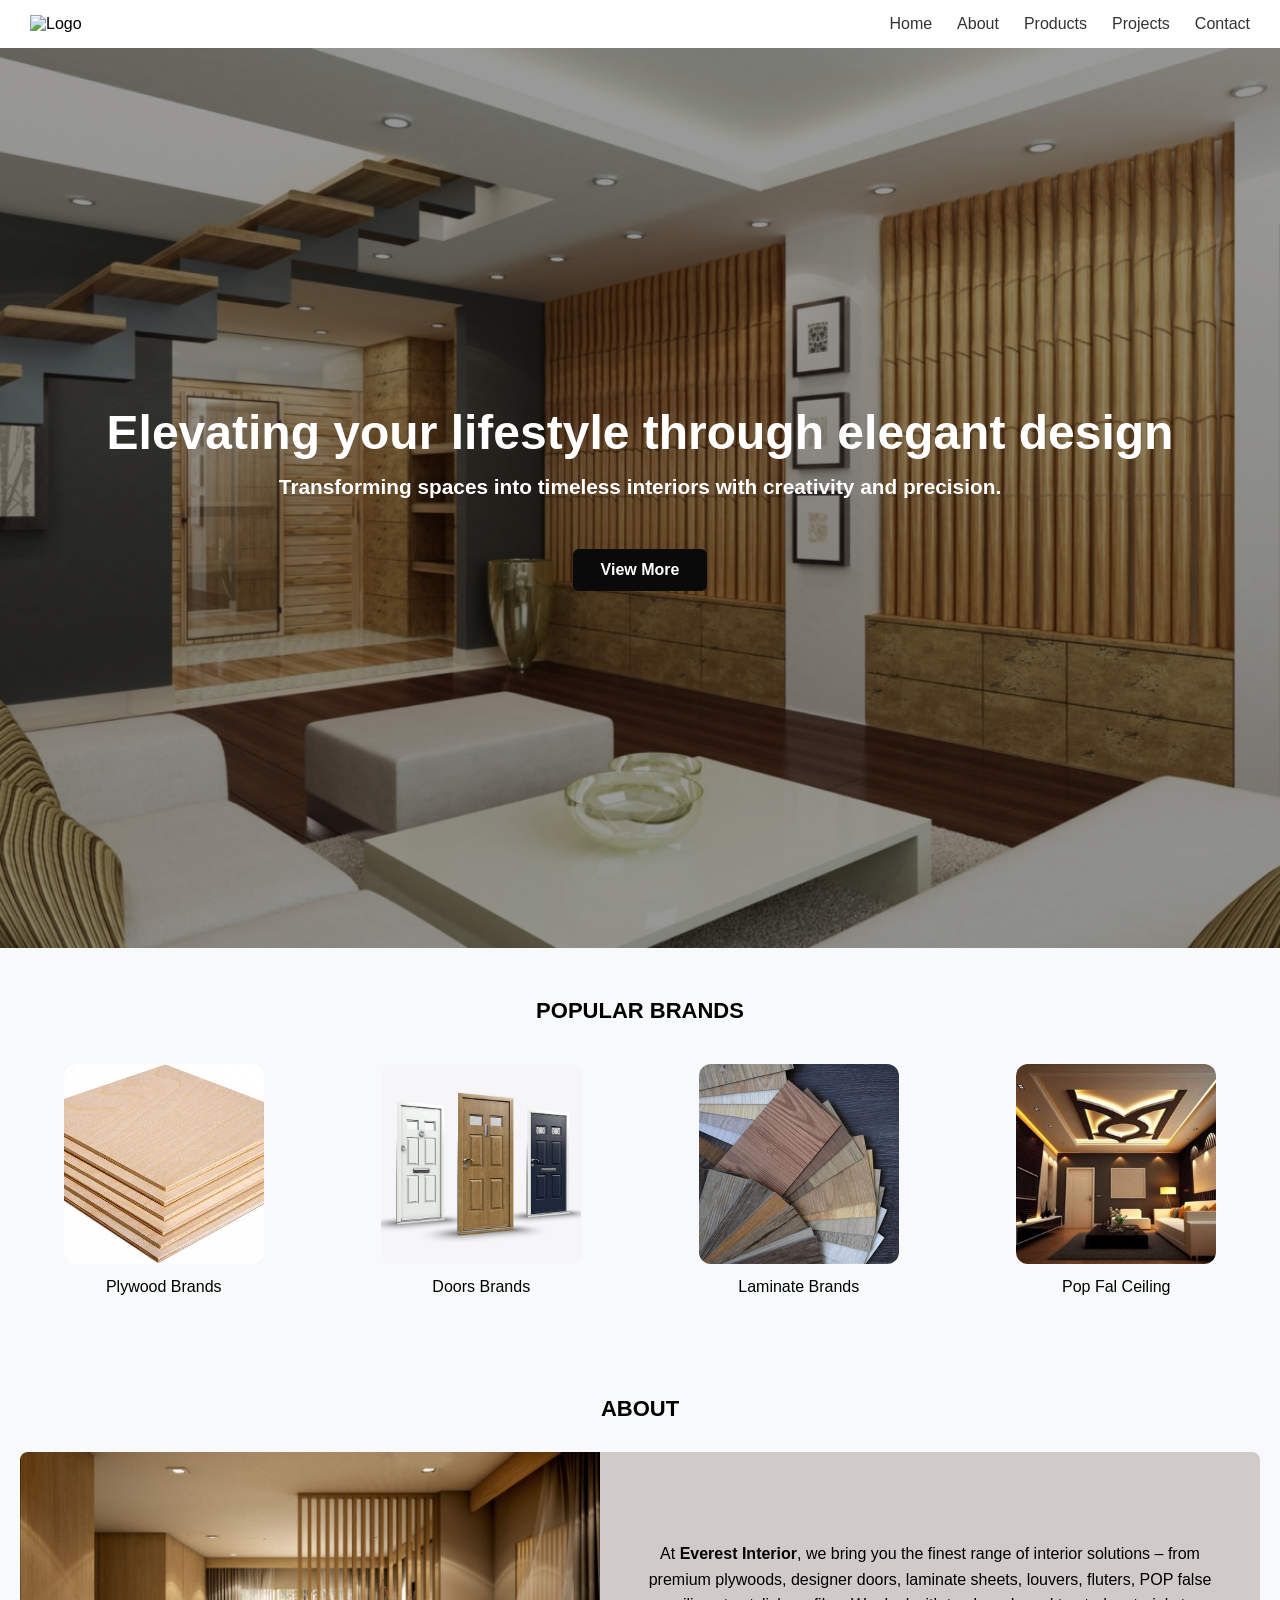
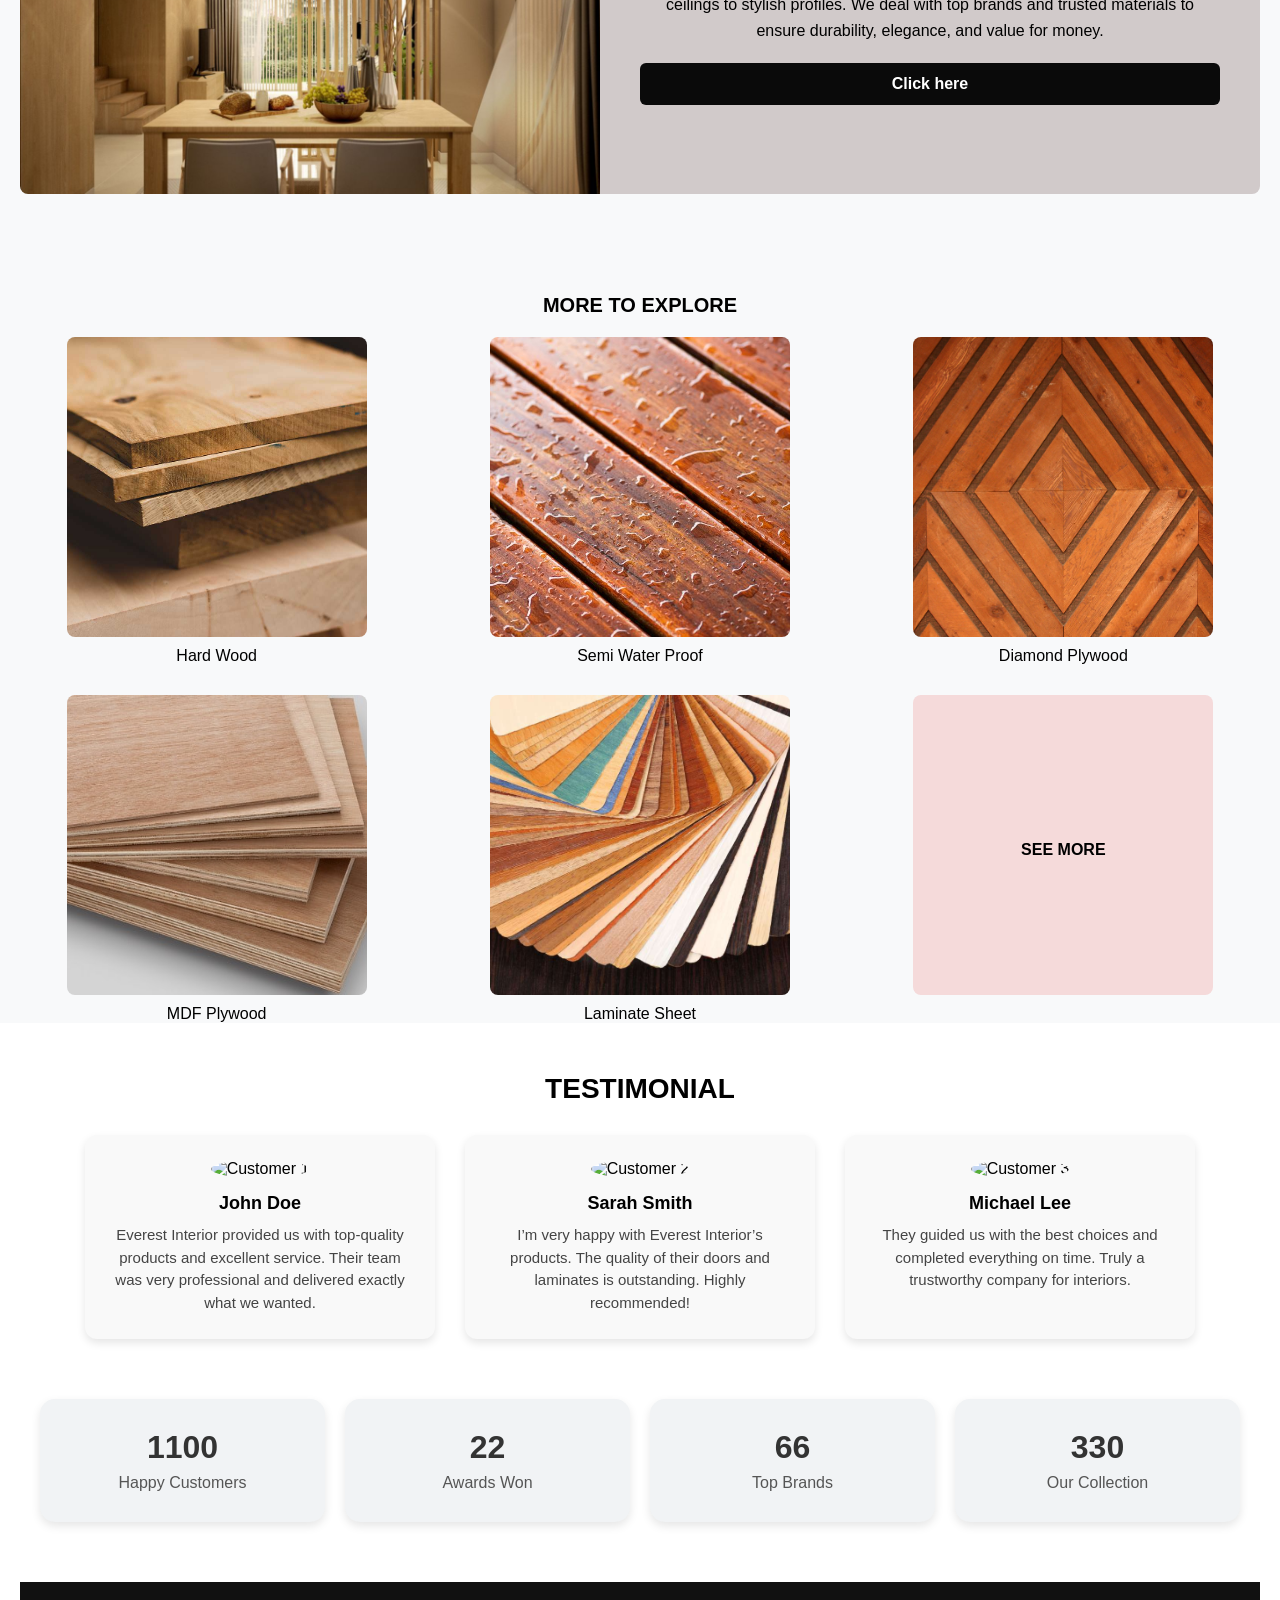
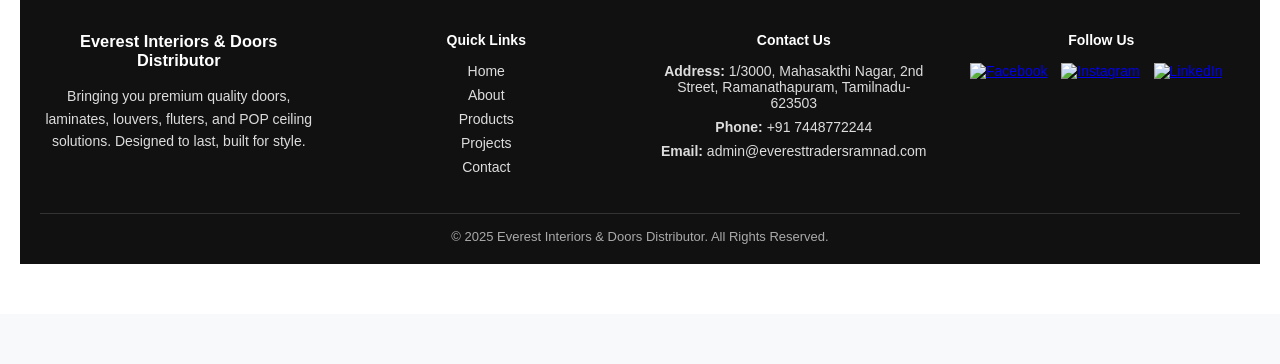
==== index.html @ 391e6d90 "no change" ====
<!DOCTYPE html>
<html lang="en">
<head>
  <meta charset="UTF-8">
  <meta name="viewport" content="width=device-width, initial-scale=1.0">
  <title>Website Header</title>
  <link rel="stylesheet" href="style.css">
</head>
<body>

  <!-- Header Section -->
  <header>
    <nav class="navbar">
      <div class="logo">
        <img src="logo.png" alt="Logo">
      </div>

      <ul class="menu">
        <li><a href="index.html">Home</a></li>
        <li><a href="about.html">About</a></li>
        <li><a href="#">Products</a></li>
        <li><a href="#">Projects</a></li>
        <li><a href="#">Contact</a></li>
      </ul>
    </nav>
  </header>
  <section class="banner">
    <div class="banner-text">
      <h1> Elevating your lifestyle through elegant design </h1>
      <p>Transforming spaces into timeless interiors with creativity and precision.</p>
    <div class="button-container">
    <a href="#" class="btn">View More</a>
  </div>
    </div>
  </section>
  <section class="brands-section">
    <h2>POPULAR BRANDS</h2>

    <div class="brands-grid">
      <!-- Card 1 -->
      <div class="brand-card">
        <a href="plywood.html">
          <img src="images/plywood.brand.jpg" alt="Plywood Brands">
        </a>
        <p>Plywood Brands</p>
      </div>

      <!-- Card 2 -->
      <div class="brand-card">
        <a href="doors.html">
          <img src="images/door.brand.jpg" alt="Doors Brands">
        </a>
        <p>Doors Brands</p>
      </div>

      <!-- Card 3 -->
      <div class="brand-card">
        <a href="laminate.html">
          <img src="images/laminates.brand.jpg" alt="Laminate Brands">
        </a>
        <p>Laminate Brands</p>
      </div>

      <!-- Card 4 -->
      <div class="brand-card">
        <a href="ceiling.html">
          <img src="images/pop.ceiling.brsnd.jpg" alt="Pop Fal Ceiling">
        </a>
        <p>Pop Fal Ceiling</p>
      </div>
    </div>
  </section>
  <section class="about-section">
  <h2>ABOUT</h2>
  <div class="about-container">

    <!-- Left Image -->
    <div class="about-image">
      <img src="images/home.about.jpg" alt="About Everest Interior">
    </div>

    <!-- Right Text -->
    <div class="about-content">
      <p>
        At <strong>Everest Interior</strong>, we bring you the finest range of interior solutions – 
        from premium plywoods, designer doors, laminate sheets, louvers, fluters, POP false ceilings 
        to stylish profiles. We deal with top brands and trusted materials to ensure durability, 
        elegance, and value for money.
      </p>
      <a href="#" class="about-btn">Click here</a>
    </div>

  </div>
</section>
<section class="explore-section">
  <h2>MORE TO EXPLORE</h2>
  <div class="explore-grid">

    <div class="explore-item">
      <img src="images/Hardwood.expore.jpg" alt="Hard Wood">
      <p>Hard Wood</p>
    </div>

    <div class="explore-item">
      <img src="images/water.proof.explore.jpg" alt="Semi Water Proof">
      <p>Semi Water Proof</p>
    </div>

    <div class="explore-item">
      <img src="images/diamond.explore.jpg" alt="Diamond Plywood">
      <p>Diamond Plywood</p>
    </div>

    <div class="explore-item">
      <img src="images/mdf.explore.jpg" alt="MDF Plywood">
      <p>MDF Plywood</p>
    </div>

    <div class="explore-item">
      <img src="images/laminate.sheet.explore.jpg" alt="Laminate Sheet">
      <p>Laminate Sheet</p>
    </div>

    <!-- Last Block with Link -->
    <a href="products.html" class="explore-item see-more">
      <p>SEE MORE</p>
    </a>

  </div>
<section class="testimonial-section">
  <h2>TESTIMONIAL</h2>
  <div class="testimonial-container">
    
    <!-- Testimonial 1 -->
    <div class="testimonial">
      <img src="user1.jpg" alt="Customer 1">
      <h3>John Doe</h3>
      <p>
        Everest Interior provided us with top-quality products and excellent service. 
        Their team was very professional and delivered exactly what we wanted.
      </p>
    </div>

    <!-- Testimonial 2 -->
    <div class="testimonial">
      <img src="user2.jpg" alt="Customer 2">
      <h3>Sarah Smith</h3>
      <p>
        I’m very happy with Everest Interior’s products. 
        The quality of their doors and laminates is outstanding. Highly recommended!
      </p>
    </div>

    <!-- Testimonial 3 -->
    <div class="testimonial">
      <img src="user3.jpg" alt="Customer 3">
      <h3>Michael Lee</h3>
      <p>
        They guided us with the best choices and completed everything on time. 
        Truly a trustworthy company for interiors.
      </p>
    </div>

  </div>
<section class="showcase">
    <div class="box">
      <i class="fas fa-users"></i>
      <div class="count" data-target="5000">0</div>
      <div class="label">Happy Customers</div>
    </div>
    <div class="box">
      <i class="fas fa-trophy"></i>
      <div class="count" data-target="100">0</div>
      <div class="label">Awards Won</div>
    </div>
    <div class="box">
      <i class="fas fa-gem"></i>
      <div class="count" data-target="250">0</div>
      <div class="label">Top Brands</div>
    </div>
    <div class="box">
      <i class="fas fa-boxes-stacked"></i>
      <div class="count" data-target="1500">0</div>
      <div class="label">Our Collection</div>
    </div>
  </section>

  <script src="script.js"></script>

<!-- ===== Footer Section ===== -->
<footer class="site-footer">
  <div class="footer-container">

    <!-- Company Info -->
    <div class="footer-about">
      <h3>Everest Interiors & Doors Distributor</h3>
      <p>
        Bringing you premium quality doors, laminates, louvers, fluters, 
        and POP ceiling solutions. Designed to last, built for style.
      </p>
    </div>

    <!-- Quick Links -->
    <div class="footer-links">
      <h4>Quick Links</h4>
      <ul>
        <li><a href="index.html">Home</a></li>
        <li><a href="about.html">About</a></li>
        <li><a href="services.html">Products</a></li>
        <li><a href="services.html">Projects</a></li>
        <li><a href="contact.html">Contact</a></li>
      </ul>
    </div>

    <!-- Contact Info -->
    <div class="footer-contact">
      <h4>Contact Us</h4>
      <p><strong>Address:</strong> 1/3000, Mahasakthi Nagar, 2nd Street, Ramanathapuram, Tamilnadu-623503</p>
      <p><strong>Phone:</strong> +91 7448772244</p>
      <p><strong>Email:</strong> admin@everesttradersramnad.com</p>
    </div>

    <!-- Social Media -->
    <div class="footer-social">
      <h4>Follow Us</h4>
      <a href="#"><img src="icons/facebook.png" alt="Facebook"></a>
      <a href="#"><img src="icons/instagram.png" alt="Instagram"></a>
      <a href="#"><img src="icons/linkedin.png" alt="LinkedIn"></a>
    </div>
  </div>

  <div class="footer-bottom">
    <p>© 2025 Everest Interiors & Doors Distributor. All Rights Reserved.</p>
  </div>
</footer>


</body>
</html>
---- style.css ----
/* Reset default browser styles */
* {
  margin: 0;
  padding: 0;
  box-sizing: border-box;
}

/* Header Styling */
header {
  background-color: #ffffff;
  box-shadow: 0 2px 5px rgba(0,0,0,0.1);
  padding: 15px 30px;
}

/* Navigation Bar */
.navbar {
  display: flex;
  justify-content: space-between;  /* logo left, menu right */
  align-items: center;
}

/* Logo Styling */
.logo img {
  height: 45px;   /* adjust logo size */
  width: auto;
}

/* Menu Styling */
.menu {
  list-style: none;
  display: flex;
  gap: 25px;
}

.menu li a {
  text-decoration: none;
  font-size: 16px;
  color: #333;
  font-weight: 500;
  transition: color 0.3s ease;
}

.menu li a:hover {
  color: #007bff;
}
/* Reset */
* {
  margin: 0;
  padding: 0;
  box-sizing: border-box;
}

/* Banner Section */
.banner {
  height: 100vh;  /* full screen height */
  background: url("images/banner.jpg") no-repeat center center/cover;
  display: flex;
  justify-content: center;
  align-items: center;
  text-align: center;
  color: white;
  position: relative;
}

/* Overlay (optional for dark effect) */
.banner::before {
  content: "";
  position: absolute;
  top: 0; left: 0;
  width: 100%; height: 100%;
  background: rgba(0,0,0,0.4); /* dark layer */
  z-index: 1;
}

/* Text in Banner */
.banner-text {
  position: relative;
  z-index: 2;
}

.banner-text h1 {
  font-size: 3rem;
  font-weight: bold;
  margin-bottom: 15px;
}

.banner-text p {
  font-size: 1.3rem;
  font-weight: bold;
}
/* Button Style */
.btn {
  display: inline-block;
  padding: 12px 28px;
  background: #0a0a0a;
  color: white;
  text-decoration: none;
  font-size: 16px;
  font-weight: bold;
  border-radius: 6px;
  transition: background 0.3s ease;
}

.btn:hover {
  background: #0056b3;
}

/* Centering Example */
.button-container {
  text-align: center;
  margin-top: 50px;
}
/* Section Styling */
.brands-section {
  text-align: center;
  padding: 50px 20px;
}

.brands-section h2 {
  font-size: 22px;
  font-weight: bold;
  margin-bottom: 40px;
}

/* Grid Styling */
.brands-grid {
  display: grid;
  grid-template-columns: repeat(auto-fit, minmax(180px, 1fr));
  gap: 30px;
  justify-items: center;
}

/* Card Styling */
.brand-card {
  text-align: center;
}

.brand-card img {
  width: 200px;
  height: 200px;
  object-fit: cover;
  border-radius: 12px;
  transition: transform 0.3s ease;
}

.brand-card img:hover {
  transform: scale(1.05);
}

.brand-card p {
  margin-top: 10px;
  font-size: 16px;
  font-weight: 500;
}
.about-section {
  padding: 50px 20px;
  text-align: center;
}

.about-section h2 {
  font-size: 22px;
  font-weight: bold;
  margin-bottom: 30px;
}

/* Container */
.about-container {
  display: flex;
  align-items: stretch;   /* 🔑 makes both sides equal height */
  justify-content: center;
  gap: 0;
}

/* Left Image */
.about-image {
  flex: 1;
}

.about-image img {
  width: 100%;
  height: 100%;   /* 🔑 fills parent height */
  object-fit: cover;  /* ensures image scales properly */
  border-radius: 8px 0 0 8px; /* rounded only left side */
}

/* Right Content */
.about-content {
  flex: 1;
  background: #d1caca;
  padding: 40px;
  display: flex;
  flex-direction: column;
  justify-content: center;  /* center text vertically */
  border-radius: 0 8px 8px 0; /* rounded only right side */
}

.about-content p {
  font-size: 16px;
  line-height: 1.6;
  margin-bottom: 20px;
}

/* Button */
.about-btn {
  display: inline-block;
  padding: 12px 28px;
  background: #0a0a0a;
  color: white;
  text-decoration: none;
  font-size: 16px;
  font-weight: bold;
  border-radius: 6px;
  transition: background 0.3s ease;


}

.about-btn:hover {
  background: #3a3737;
}
/* Section Styling */
.explore-section {
  text-align: center;
  margin: 50px 0;
}

.explore-section h2 {
  font-size: 20px;
  font-weight: bold;
  margin-bottom: 20px;
}

/* Grid Layout */
.explore-grid {
  display: grid;
  grid-template-columns: repeat(3, 1fr);
  gap: 30px;
  justify-items: center;
  padding: 0 20px;
}

/* Each Item */
.explore-item {
  text-align: center;
}

.explore-item img {
  width: 300px;
  height: 300px;
  object-fit: cover;
  border-radius: 8px;
  display: block;
  margin: 0 auto;
}

/* Captions */
.explore-item p {
  margin-top: 10px;
  font-size: 16px;
}

/* See More Block */
.see-more {
  width: 300px;
  height: 300px;
  background: #f5dada;
  display: flex;
  align-items: center;
  justify-content: center;
  text-decoration: none;
  border-radius: 8px;
  transition: background 0.3s;
}

.see-more p {
  font-weight: bold;
  color: #000;
}

.see-more:hover {
  background: #e3bcbc;
}
.testimonial-section {
  text-align: center;
  padding: 50px 20px;
  background: #fff;
}

.testimonial-section h2 {
  font-size: 28px;
  margin-bottom: 30px;
}

.testimonial-container {
  display: flex;
  justify-content: center;
  gap: 30px;         /* space between each testimonial */
  flex-wrap: wrap;   /* makes it mobile-friendly */
}

.testimonial {
  flex: 1 1 30%;     /* each testimonial takes ~30% width */
  max-width: 350px;
  background: #f9f9f9;
  padding: 25px;
  border-radius: 12px;
  box-shadow: 0 4px 8px rgba(0,0,0,0.1);
  text-align: center;
}

.testimonial img {
  width: 90px;
  height: 90px;
  border-radius: 50%; /* makes the image circular */
  object-fit: cover;
  margin-bottom: 15px;
}

.testimonial h3 {
  font-size: 18px;
  margin-bottom: 10px;
  font-weight: bold;
}

.testimonial p {
  font-size: 15px;
  color: #444;
  line-height: 1.5;
}

body {
  font-family: Arial, sans-serif;
  margin: 0;
  padding: 0;
  background: #f8f9fa;
}

.showcase {
  display: grid;
  grid-template-columns: repeat(auto-fit, minmax(200px, 1fr));
  gap: 20px;
  padding: 60px 20px;
  background: #fff;
  text-align: center;
}

.box {
  background: #f1f3f5;
  padding: 30px 20px;
  border-radius: 15px;
  box-shadow: 0 4px 10px rgba(0,0,0,0.1);
  transition: 0.3s;
}

.box:hover {
  transform: translateY(-5px);
}

.box i {
  font-size: 40px;
  color: #007bff;
  margin-bottom: 15px;
}

.count {
  font-size: 32px;
  font-weight: bold;
  color: #333;
}

.label {
  margin-top: 8px;
  font-size: 16px;
  font-weight: 500;
  color: #555;
}
/* ===== Footer ===== */
.site-footer {
  background: #111;
  color: #ddd;
  padding: 50px 20px 20px;
  font-size: 14px;
}
.footer-container {
  display: grid;
  grid-template-columns: repeat(4, 1fr);
  gap: 30px;
  max-width: 1200px;
  margin: auto;
}
.footer-container h3, 
.footer-container h4 {
  color: #fff;
  margin-bottom: 15px;
}
.footer-about p {
  line-height: 1.6;
}
.footer-links ul {
  list-style: none;
  padding: 0;
}
.footer-links ul li {
  margin-bottom: 8px;
}
.footer-links ul li a {
  color: #ddd;
  text-decoration: none;
  transition: color 0.3s;
}
.footer-links ul li a:hover {
  color: #00aaff;
}
.footer-contact p {
  margin-bottom: 8px;
}
.footer-social a img {
  width: 28px;
  margin-right: 10px;
  transition: transform 0.3s;
}
.footer-social a img:hover {
  transform: scale(1.1);
}
.footer-bottom {
  border-top: 1px solid #333;
  text-align: center;
  padding-top: 15px;
  margin-top: 30px;
  font-size: 13px;
  color: #aaa;
}

/* Responsive */
@media (max-width: 768px) {
  .footer-container {
    grid-template-columns: 1fr 1fr;
  }
}
@media (max-width: 480px) {
  .footer-container {
    grid-template-columns: 1fr;
    text-align: center;
  }
  .footer-social {
    margin-top: 10px;
  }
}

/* ===== About Page Styles ===== */
/* ===== About Banner ===== */
.about-banner {
  background: url("images/about.banner.jpg") center/cover no-repeat;
  color: #000000;
  text-align: center;
  padding: 100px 20px;
}
.about-banner h1 {
  font-size: 40px;
  margin-bottom: 10px;
}
.about-banner p {
  font-size: 18px;
}

/* ===== Zigzag Layout ===== */
.zigzag {
  padding: 60px 20px;
}
.zigzag-container {
  display: flex;
  flex-wrap: wrap;
  gap: 30px;
  align-items: center;
  max-width: 1100px;
  margin: auto;
}
.zigzag-container.reverse {
  flex-direction: row-reverse;
}
.zigzag-image {
  flex: 1 1 45%;
}
.zigzag-image img {
  width: 100%;
  border-radius: 12px;
  box-shadow: 0 4px 12px rgba(0,0,0,0.1);
}
.zigzag-text {
  flex: 1 1 45%;
}
.zigzag-text h2 {
  color: #007bff;
  margin-bottom: 15px;
  font-size: 26px;
}
.zigzag-text p {
  color: #444;
  line-height: 1.6;
}


/* Services Section */
.services {
  padding: 60px 20px;
  background: #fff;
  text-align: center;
}

.services h2 {
  font-size: 28px;
  margin-bottom: 40px;
  color: #222;
}

.service-grid {
  display: grid;
  grid-template-columns: repeat(auto-fit, minmax(220px, 1fr));
  gap: 20px;
}

.service-box {
  background: #f1f3f5;
  padding: 20px;
  border-radius: 12px;
  box-shadow: 0 4px 10px rgba(0,0,0,0.08);
  transition: transform 0.3s;
}

.service-box:hover {
  transform: translateY(-5px);
}

.service-box h3 {
  color: #007bff;
  margin-bottom: 10px;
}

.service-box p {
  font-size: 15px;
  color: #444;
  line-height: 1.5;
}
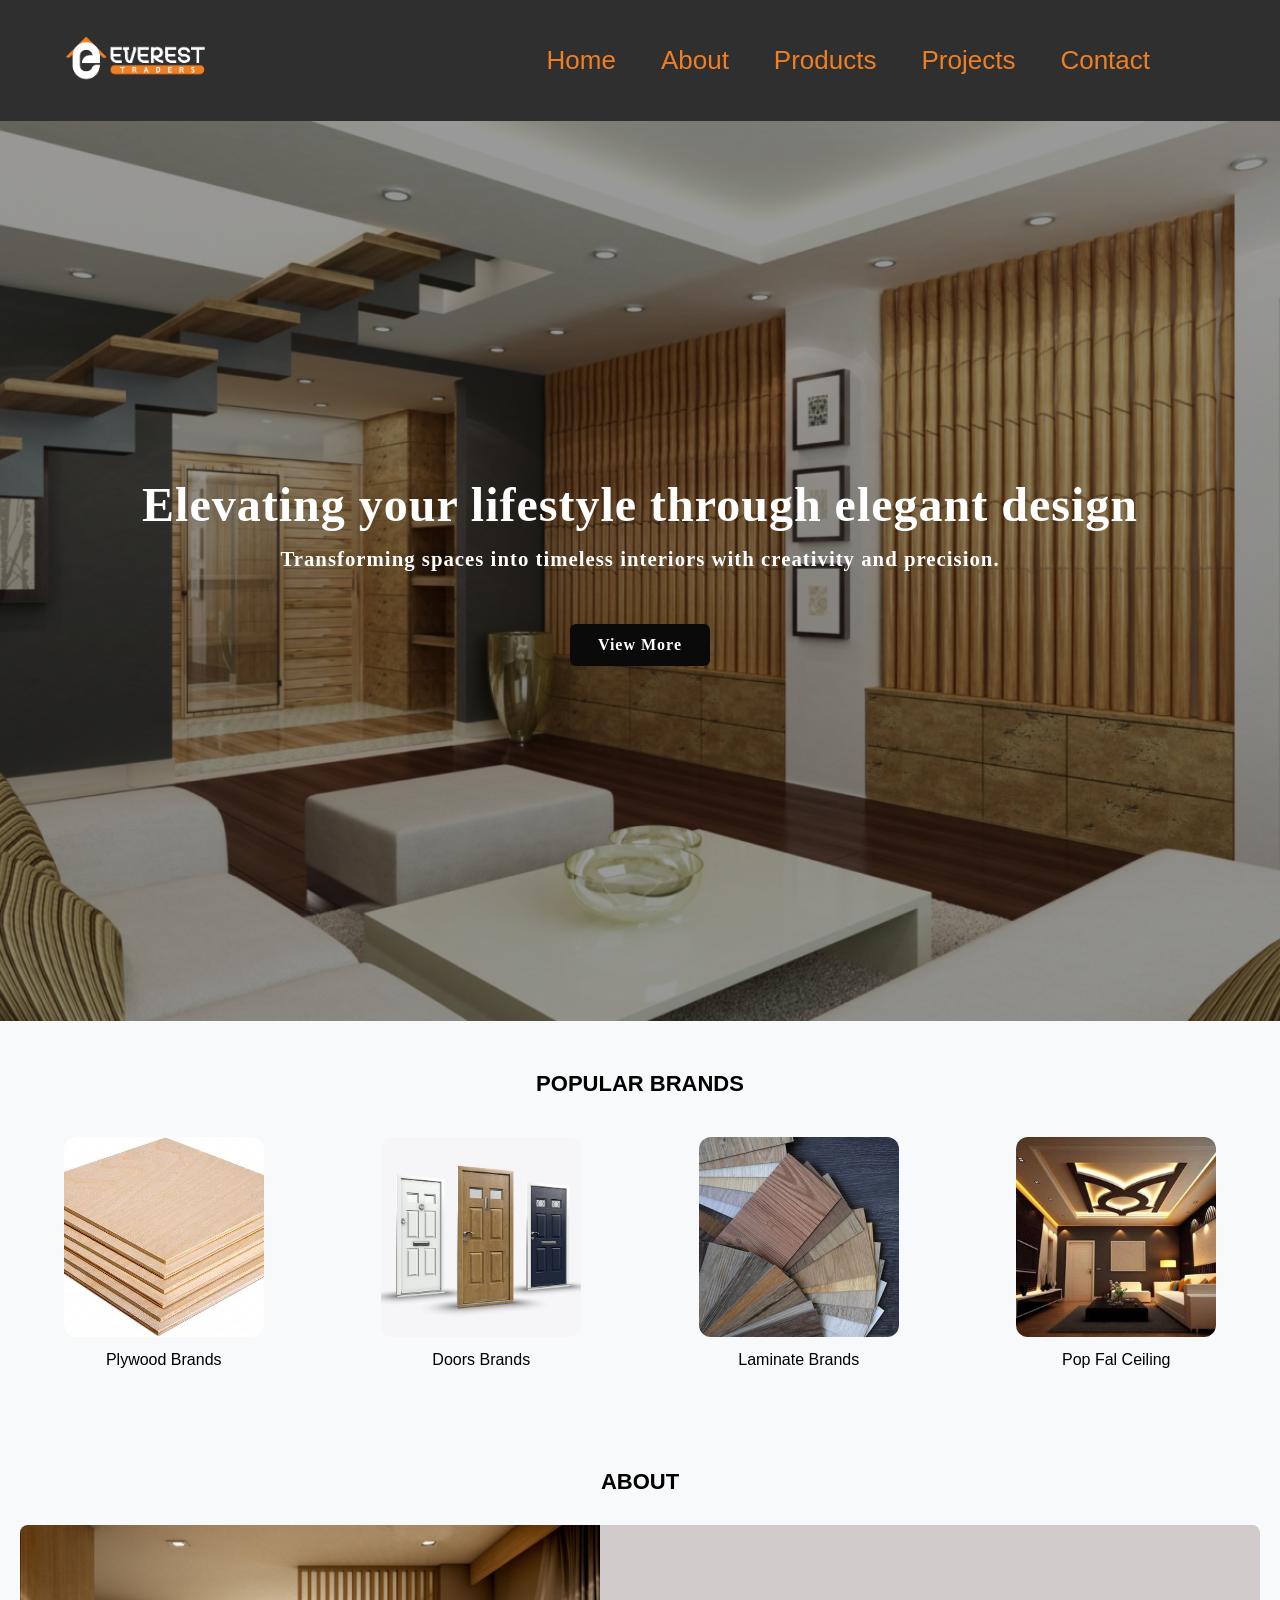
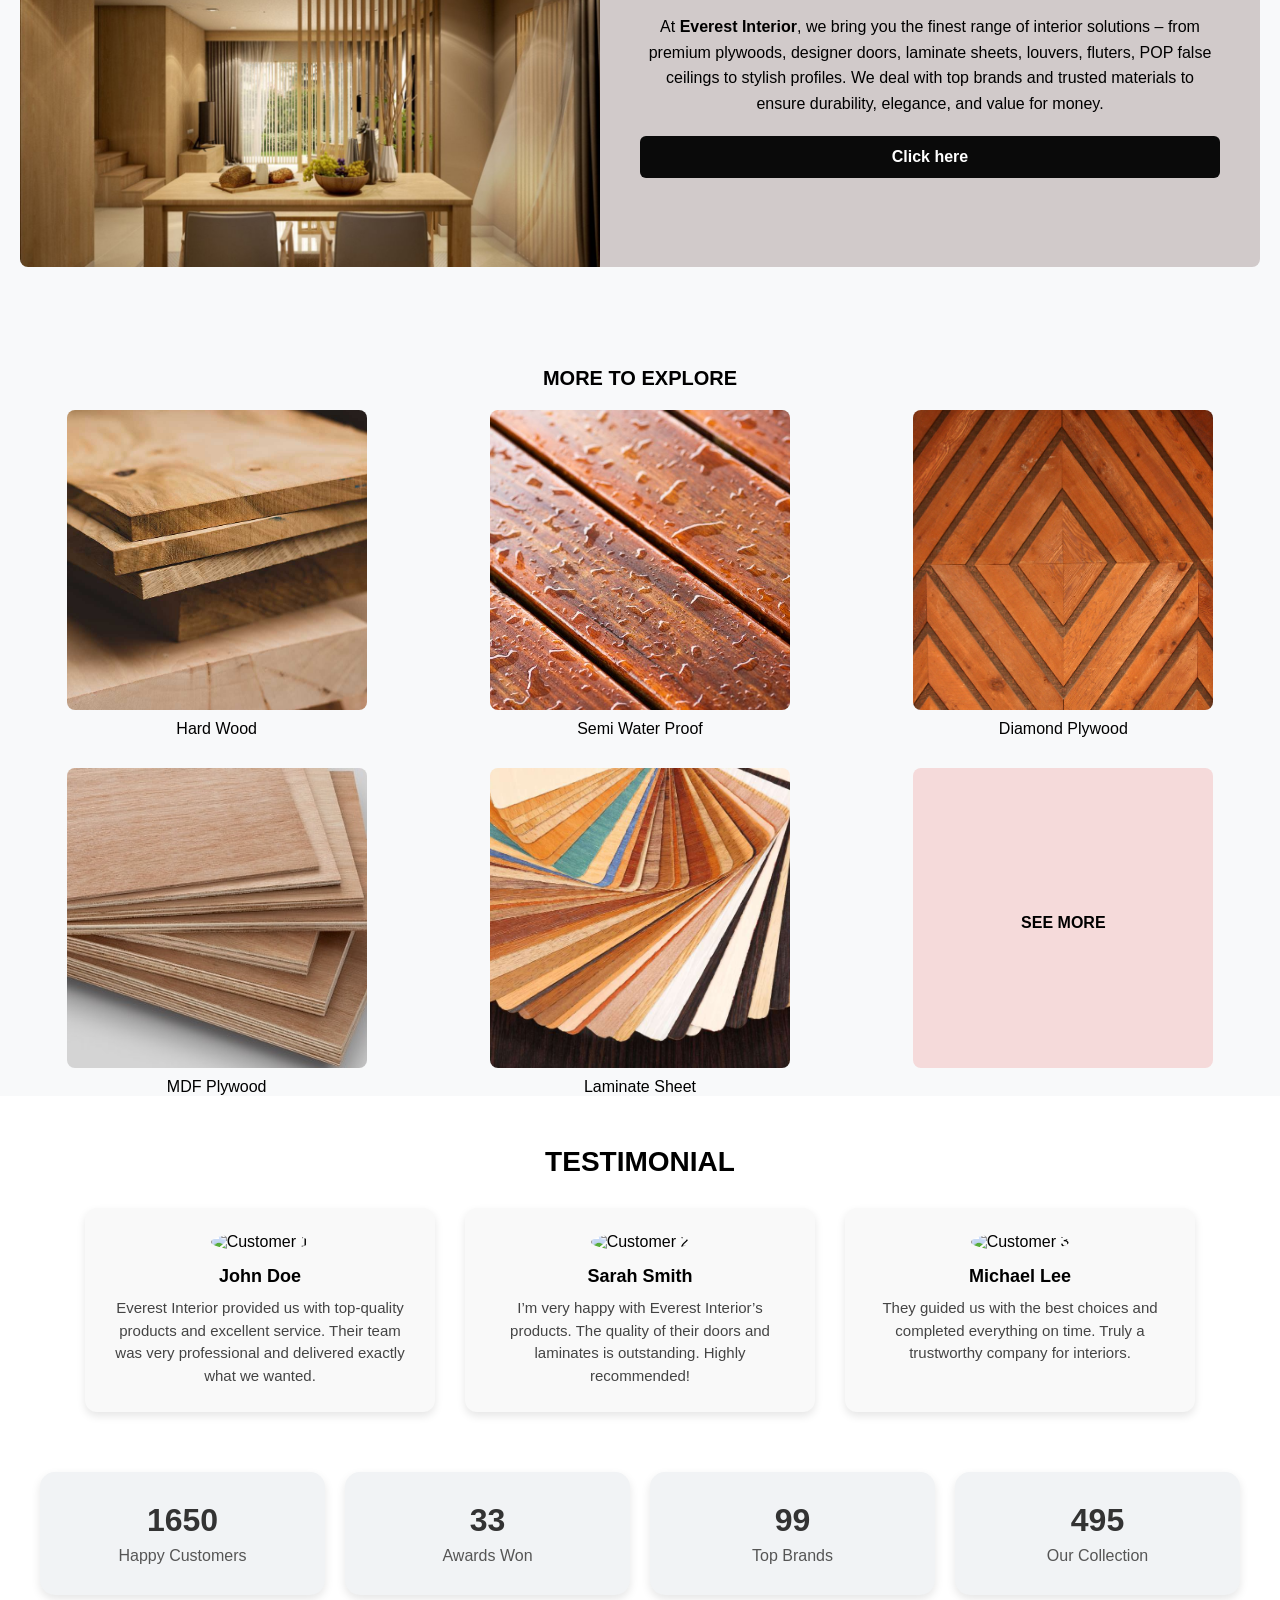
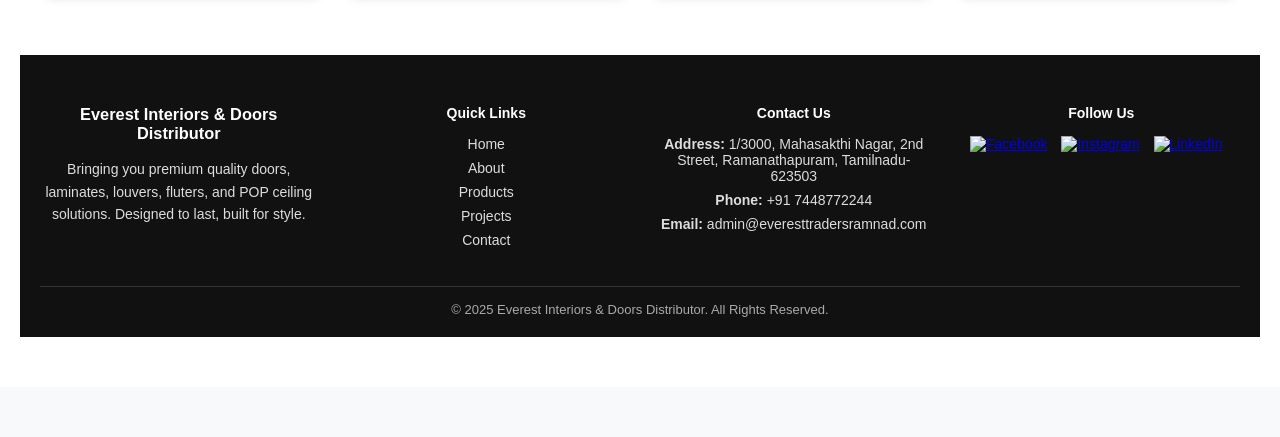
==== commit 0d21b54f: "logo changed" ====
--- a/index.html
+++ b/index.html
@@ -12,7 +12,7 @@
   <header>
     <nav class="navbar">
       <div class="logo">
-        <img src="logo.png" alt="Logo">
+        <img src="images\Everest_Traders_logo_Art_Work.png" alt="Logo">
       </div>
 
       <ul class="menu">
@@ -26,7 +26,7 @@
   </header>
   <section class="banner">
     <div class="banner-text">
-      <h1> Elevating your lifestyle through elegant design </h1>
+      <h1> Elevating your lifestyle through elegant design</h1>
       <p>Transforming spaces into timeless interiors with creativity and precision.</p>
     <div class="button-container">
     <a href="#" class="btn">View More</a>
--- a/style.css
+++ b/style.css
@@ -7,9 +7,9 @@
 
 /* Header Styling */
 header {
-  background-color: #ffffff;
+  background-color: #2F2F2F;
   box-shadow: 0 2px 5px rgba(0,0,0,0.1);
-  padding: 15px 30px;
+  padding: 1px 30px;
 }
 
 /* Navigation Bar */
@@ -21,27 +21,31 @@
 
 /* Logo Styling */
 .logo img {
-  height: 45px;   /* adjust logo size */
+  height: 115px;   /* adjust logo size */
   width: auto;
-}
-
-/* Menu Styling */
+  size: 250px;
+}
+
 .menu {
   list-style: none;
   display: flex;
-  gap: 25px;
-}
+  gap: 45px;
+  justify-content: flex-start; /* Align menu items to the left */
+  margin: 0;
+  padding-right: 100px;
+}
+
 
 .menu li a {
   text-decoration: none;
-  font-size: 16px;
-  color: #333;
+  font-size: 26px;
+  color: #ef7f25;
   font-weight: 500;
   transition: color 0.3s ease;
 }
 
 .menu li a:hover {
-  color: #007bff;
+  color: #ffffff;
 }
 /* Reset */
 * {
@@ -76,6 +80,9 @@
 .banner-text {
   position: relative;
   z-index: 2;
+  font-family: 'Times New Roman', Times, serif;
+  letter-spacing: 1px;
+  font-size: xx-large;
 }
 
 .banner-text h1 {
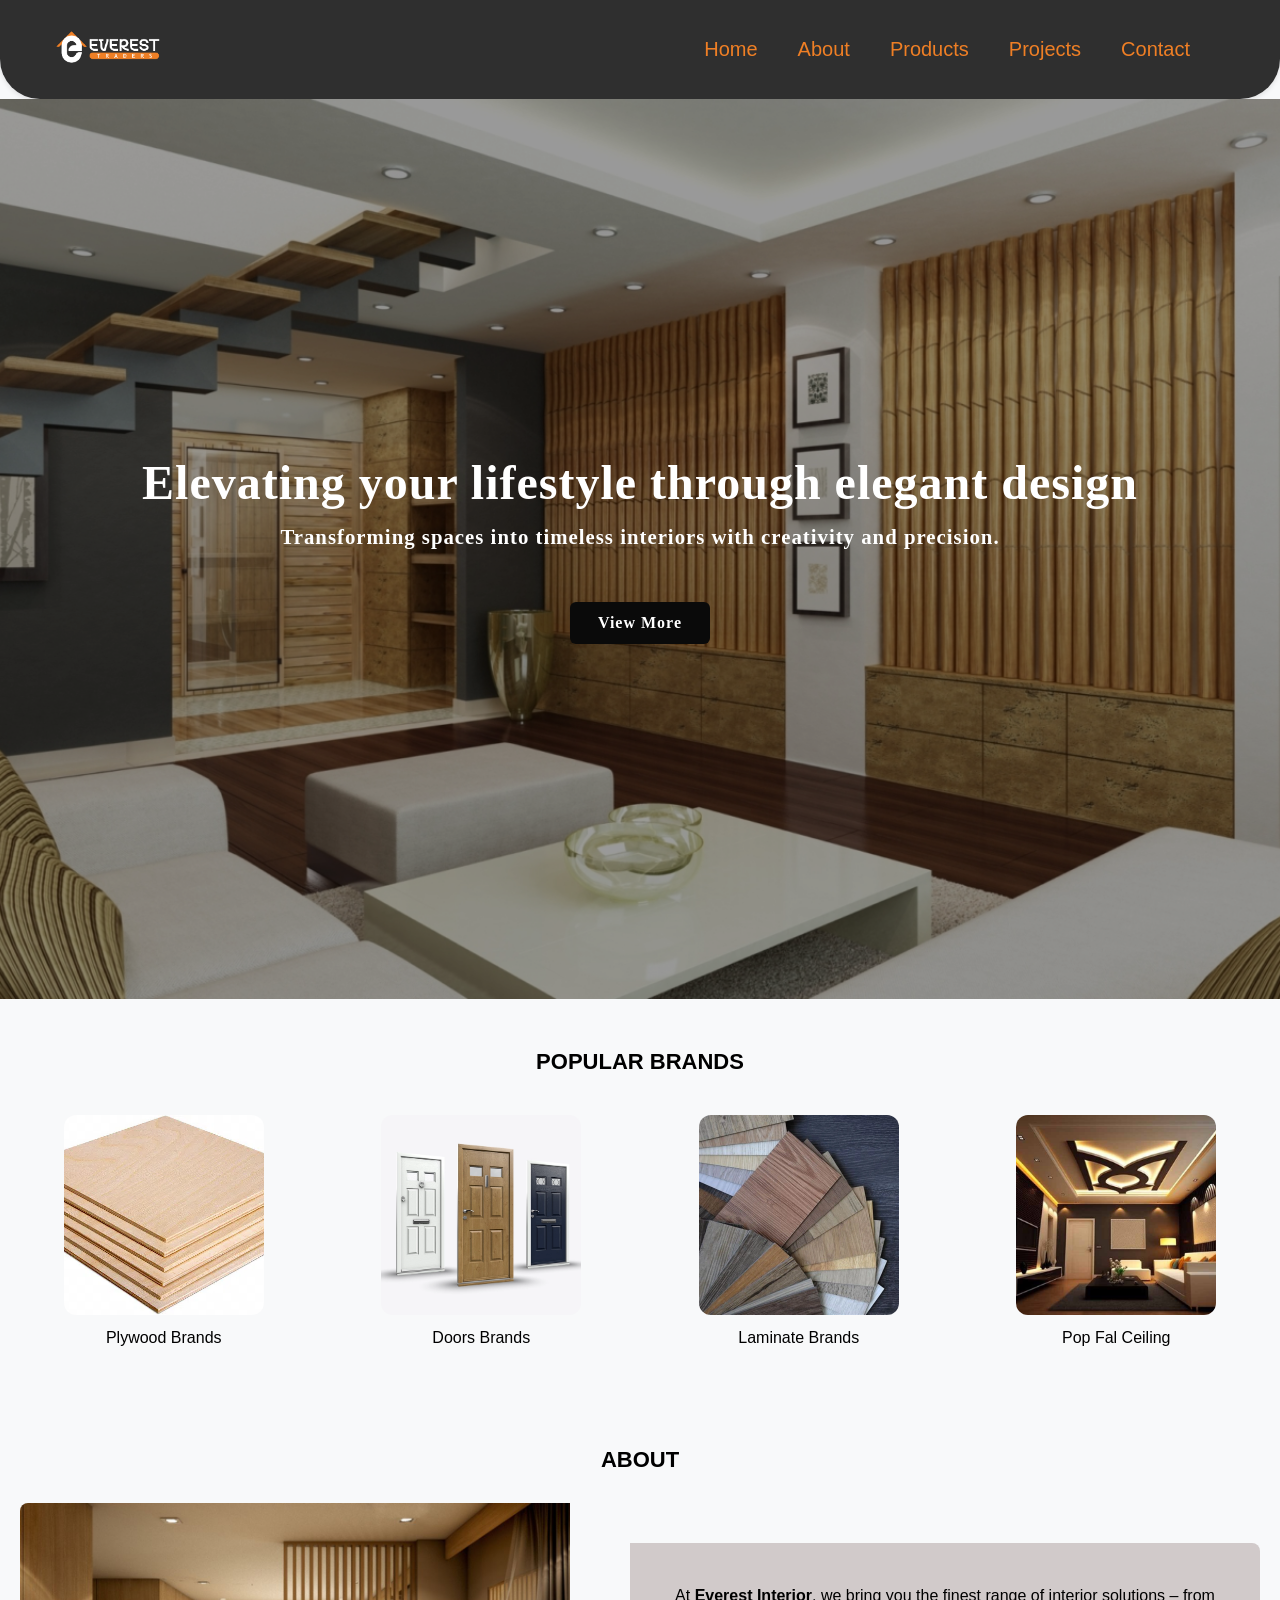
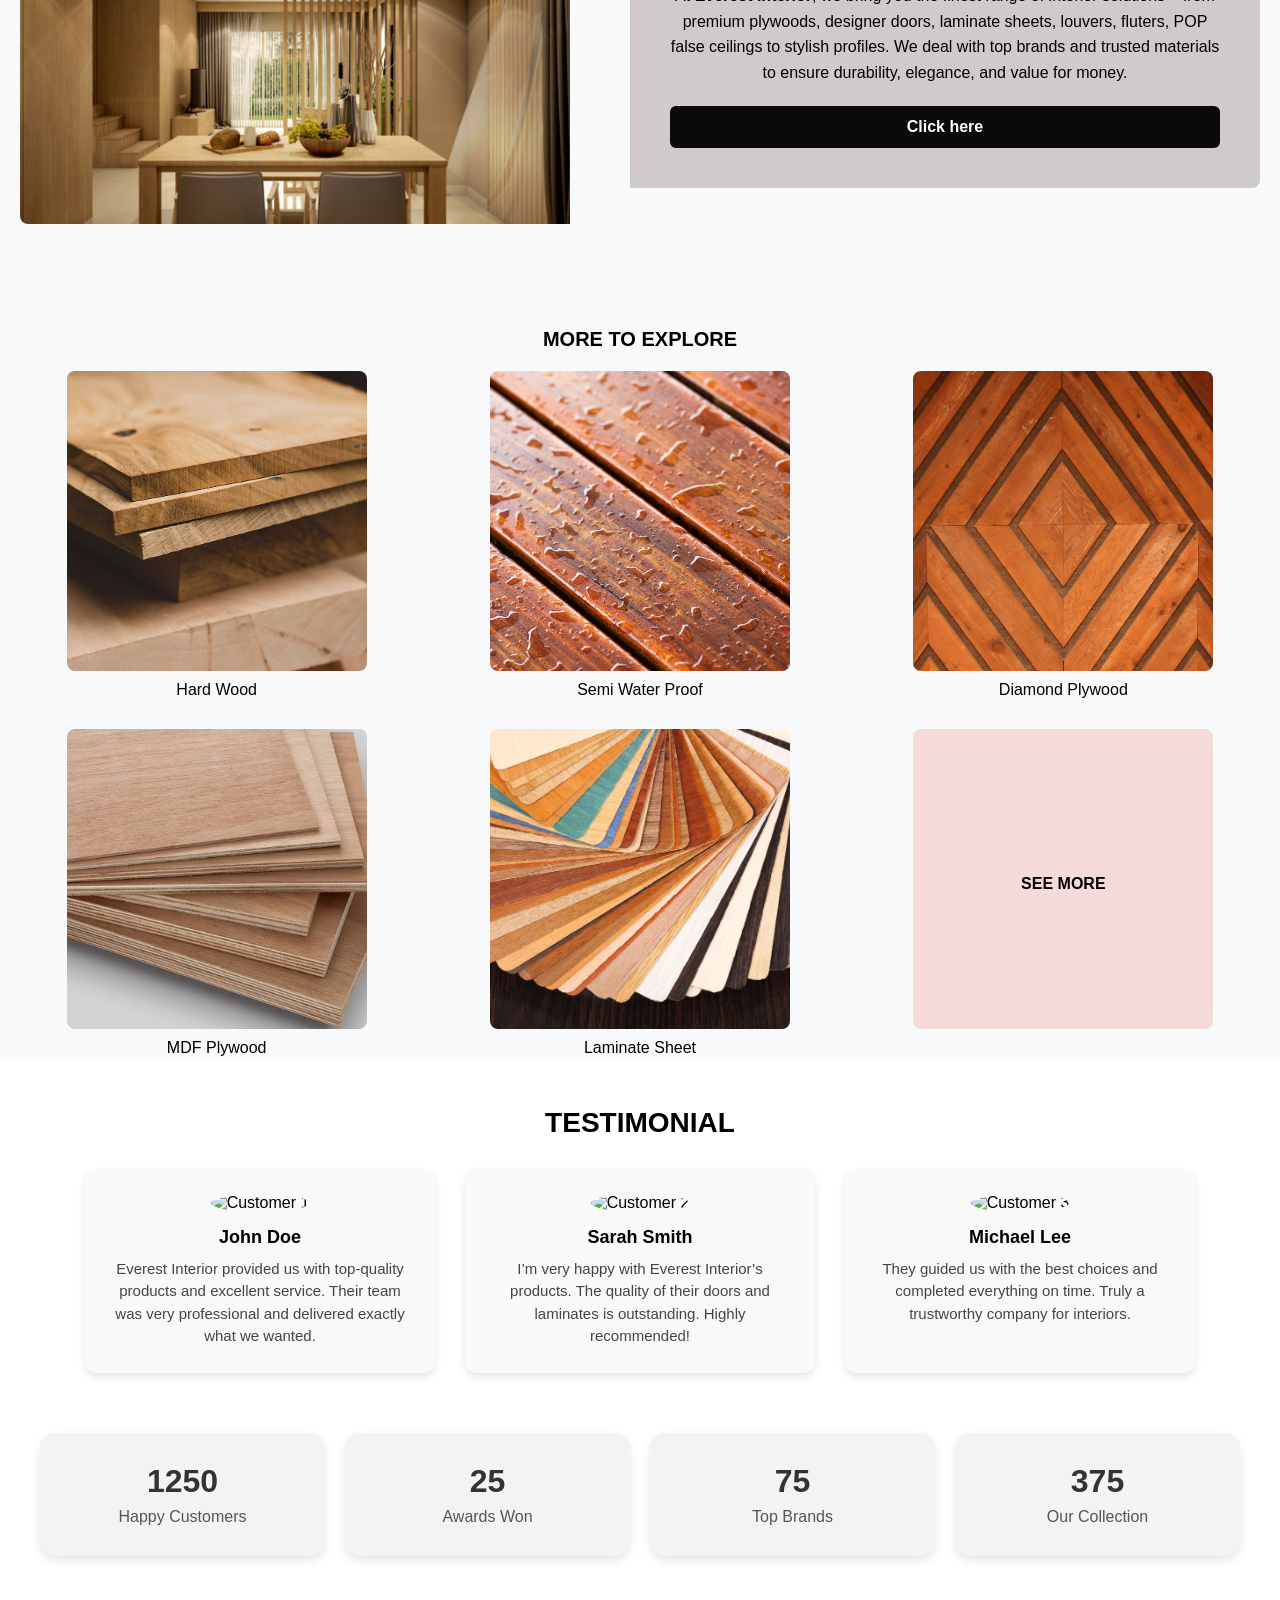
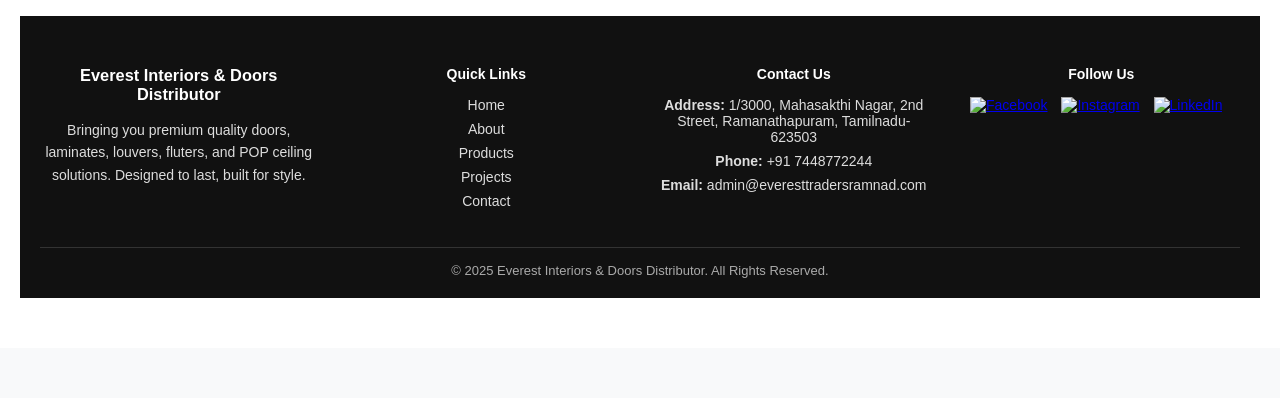
==== commit b819d0f0: "contact and about page" ====
--- a/index.html
+++ b/index.html
@@ -17,10 +17,10 @@
 
       <ul class="menu">
         <li><a href="index.html">Home</a></li>
-        <li><a href="about.html">About</a></li>
+        <li><a href="about1.html">About</a></li>
         <li><a href="#">Products</a></li>
         <li><a href="#">Projects</a></li>
-        <li><a href="#">Contact</a></li>
+        <li><a href="contact.html">Contact</a></li>
       </ul>
     </nav>
   </header>
--- a/style.css
+++ b/style.css
@@ -4,41 +4,47 @@
   padding: 0;
   box-sizing: border-box;
 }
-
-/* Header Styling */
+body {
+  padding-top: 0;  /* remove the space we added before */
+}
+
+/* Header */
 header {
   background-color: #2F2F2F;
   box-shadow: 0 2px 5px rgba(0,0,0,0.1);
-  padding: 1px 30px;
+  padding: 0 30px;   /* very little padding so header height reduces */
+  border-bottom-left-radius: 40px;
+  border-bottom-right-radius: 40px;
+  background: rgba(255, 255, 255, 0.9);  /* semi-transparent floating look */
+  backdrop-filter: blur(8px); 
 }
 
 /* Navigation Bar */
 .navbar {
   display: flex;
-  justify-content: space-between;  /* logo left, menu right */
+  justify-content: space-between;
   align-items: center;
 }
 
 /* Logo Styling */
 .logo img {
-  height: 115px;   /* adjust logo size */
+  height: 90px;   /* increased logo size */
   width: auto;
-  size: 250px;
-}
-
+}
+
+/* Menu Styling */
 .menu {
   list-style: none;
   display: flex;
-  gap: 45px;
-  justify-content: flex-start; /* Align menu items to the left */
+  gap: 40px;
+  justify-content: flex-start;
   margin: 0;
-  padding-right: 100px;
-}
-
+  padding-right: 80px;
+}
 
 .menu li a {
   text-decoration: none;
-  font-size: 26px;
+  font-size: 22px;
   color: #ef7f25;
   font-weight: 500;
   transition: color 0.3s ease;
@@ -47,6 +53,7 @@
 .menu li a:hover {
   color: #ffffff;
 }
+
 /* Reset */
 * {
   margin: 0;
@@ -549,3 +556,345 @@
   line-height: 1.5;
 }
 
+/*About page 1
+
+/* Header */
+header {
+  background-color: #2F2F2F;
+  box-shadow: 0 2px 5px rgba(0,0,0,0.1);
+  padding: 5px 30px;
+}
+
+.navbar {
+  display: flex;
+  justify-content: space-between;
+  align-items: center;
+}
+
+.logo img {
+  height: 85px;   /* slightly smaller for balance */
+  width: auto;
+}
+
+.menu {
+  list-style: none;
+  display: flex;
+  gap: 40px;
+  margin: 0;
+  padding-right: 60px;
+}
+
+.menu li a {
+  text-decoration: none;
+  font-size: 20px;
+  color: #ef7f25;
+  font-weight: 500;
+  transition: color 0.3s ease;
+}
+
+.menu li a:hover,
+.menu li a.active {
+  color: #ffffff;
+}
+
+/* About Section */
+.about {
+  padding: 80px 10%;
+  display: flex;
+  justify-content: center;
+  align-items: center;
+  background: #f9f9f9;
+}
+
+.about-container {
+  display: flex;
+  gap: 60px;
+  align-items: center;
+}
+
+.about-text {
+  flex: 1;
+}
+
+.about-text h2 {
+  font-size: 36px;
+  margin-bottom: 20px;
+}
+
+.about-text p {
+  font-size: 18px;
+  line-height: 1.6;
+  margin-bottom: 30px;
+}
+
+.stats {
+  display: flex;
+  gap: 50px;
+}
+
+.stat h3 {
+  font-size: 32px;
+  color: #ef7f25;
+}
+
+.about-img img {
+  width: 450px;
+  border-radius: 12px;
+}
+
+/* Expertise Section */
+.expertise {
+  padding: 80px 10%;
+  display: flex;
+  background: #fff;
+}
+
+.expertise-container {
+  display: flex;
+  gap: 60px;
+  align-items: center;
+}
+
+.expertise-text {
+  flex: 1;
+}
+
+.expertise-text h2 {
+  font-size: 32px;
+  margin-bottom: 20px;
+}
+
+.expertise-text p {
+  font-size: 18px;
+  margin-bottom: 20px;
+}
+
+.expertise-text ul {
+  list-style: none;
+  padding: 0;
+}
+
+.expertise-text ul li {
+  font-size: 18px;
+  margin-bottom: 10px;
+}
+
+/* Milestones */
+.milestones {
+  padding: 80px 10%;
+  background: #f9f9f9;
+  text-align: center;
+}
+
+.milestones h2 {
+  font-size: 32px;
+  margin-bottom: 40px;
+}
+
+.milestone-container {
+  display: flex;
+  gap: 40px;
+  justify-content: center;
+}
+
+.milestone {
+  background: white;
+  padding: 30px;
+  border-radius: 10px;
+  box-shadow: 0 2px 10px rgba(0,0,0,0.1);
+  flex: 1;
+}
+
+.milestone h3 {
+  font-size: 28px;
+  color: #ef7f25;
+  margin-bottom: 15px;
+}
+/* Services Section */
+.services {
+  padding: 80px 10%;
+  background: #fff;
+  text-align: center;
+}
+
+.services h2 {
+  font-size: 32px;
+  margin-bottom: 50px;
+  color: #2F2F2F;
+}
+
+.services-container {
+  display: grid;
+  grid-template-columns: repeat(auto-fit, minmax(250px, 1fr));
+  gap: 40px;
+}
+
+.service-card {
+  background: #f9f9f9;
+  padding: 25px;
+  border-radius: 12px;
+  box-shadow: 0 2px 10px rgba(0,0,0,0.1);
+  transition: transform 0.3s ease;
+}
+
+.service-card:hover {
+  transform: translateY(-8px);
+}
+
+.service-card img {
+  width: 100%;
+  height: 180px;
+  object-fit: cover;
+  border-radius: 10px;
+  margin-bottom: 20px;
+}
+
+.service-card h3 {
+  font-size: 22px;
+  margin-bottom: 12px;
+  color: #ef7f25;
+}
+
+.service-card p {
+  font-size: 16px;
+  color: #555;
+}
+
+/*Contact page
+  /* CONTACT SECTION */
+    .contact-section {
+      display: flex;
+      justify-content: space-between;
+      align-items: flex-start;
+      padding: 80px 60px;
+      background: #111;
+    }
+
+    .contact-left {
+      flex: 2;
+    }
+
+    .contact-left h1 {
+      font-size: 50px;
+      margin-bottom: 10px;
+    }
+
+    .contact-left h2 {
+      font-size: 40px;
+      font-weight: 300;
+      color: #666;
+      margin-bottom: 40px;
+    }
+
+    .service-options {
+      display: flex;
+      gap: 15px;
+      margin-bottom: 30px;
+    }
+
+    .service-options button {
+      background: transparent;
+      border: 1px solid #666;
+      color: #fff;
+      padding: 10px 20px;
+      cursor: pointer;
+      transition: 0.3s;
+    }
+
+    .service-options button:hover,
+    .service-options button.active {
+      background: #ef7f25;
+      border-color: #ef7f25;
+    }
+
+    .form-grid {
+      display: grid;
+      grid-template-columns: 1fr 1fr;
+      gap: 20px;
+      margin-bottom: 20px;
+    }
+
+    .form-grid input,
+    .contact-left textarea {
+      width: 100%;
+      padding: 12px;
+      background: transparent;
+      border: none;
+      border-bottom: 1px solid #444;
+      color: #fff;
+      outline: none;
+    }
+
+    .contact-left textarea {
+      grid-column: span 2;
+      resize: none;
+    }
+
+    .contact-left button {
+      margin-top: 20px;
+      background: transparent;
+      border: 1px solid #fff;
+      padding: 12px 25px;
+      cursor: pointer;
+      color: #fff;
+      transition: 0.3s;
+    }
+
+    .contact-left button:hover {
+      background: #ef7f25;
+      border-color: #ef7f25;
+    }
+
+    .contact-right {
+      flex: 1;
+      margin-left: 60px;
+      font-size: 14px;
+      color: #aaa;
+    }
+
+    .social-icons {
+      margin-top: 30px;
+      display: flex;
+      gap: 15px;
+    }
+
+    .social-icons a {
+      color: #fff;
+      font-size: 18px;
+      transition: 0.3s;
+    }
+
+    .social-icons a:hover {
+      color: #ef7f25;
+    }
+
+    /* Responsive */
+    @media (max-width: 900px) {
+      .contact-section {
+        flex-direction: column;
+      }
+
+      .contact-right {
+        margin-left: 0;
+        margin-top: 40px;
+      }
+
+      .form-grid {
+        grid-template-columns: 1fr;
+      }
+
+      .contact-left textarea {
+        grid-column: span 1;
+      }
+
+      .menu {
+        gap: 20px;
+        padding-right: 0;
+      }
+
+      .menu li a {
+        font-size: 18px;
+      }
+    }
+  
+
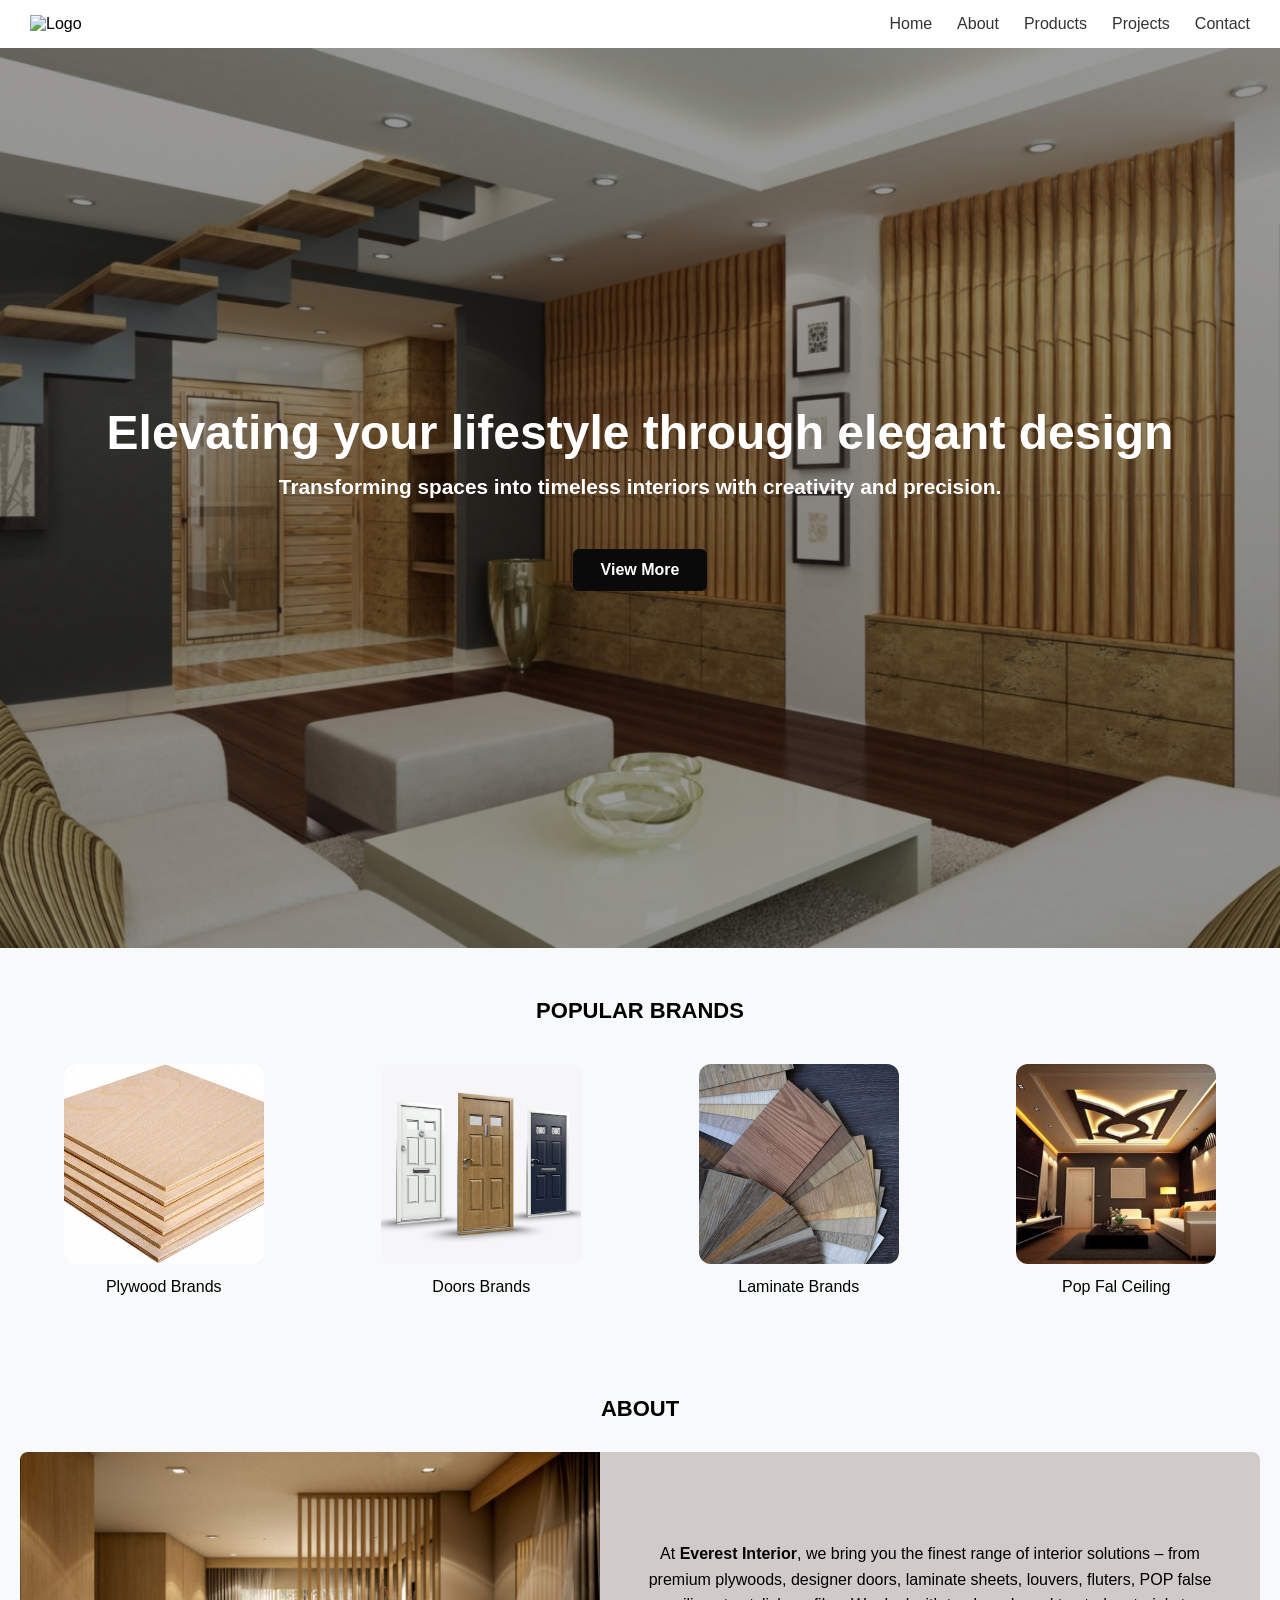
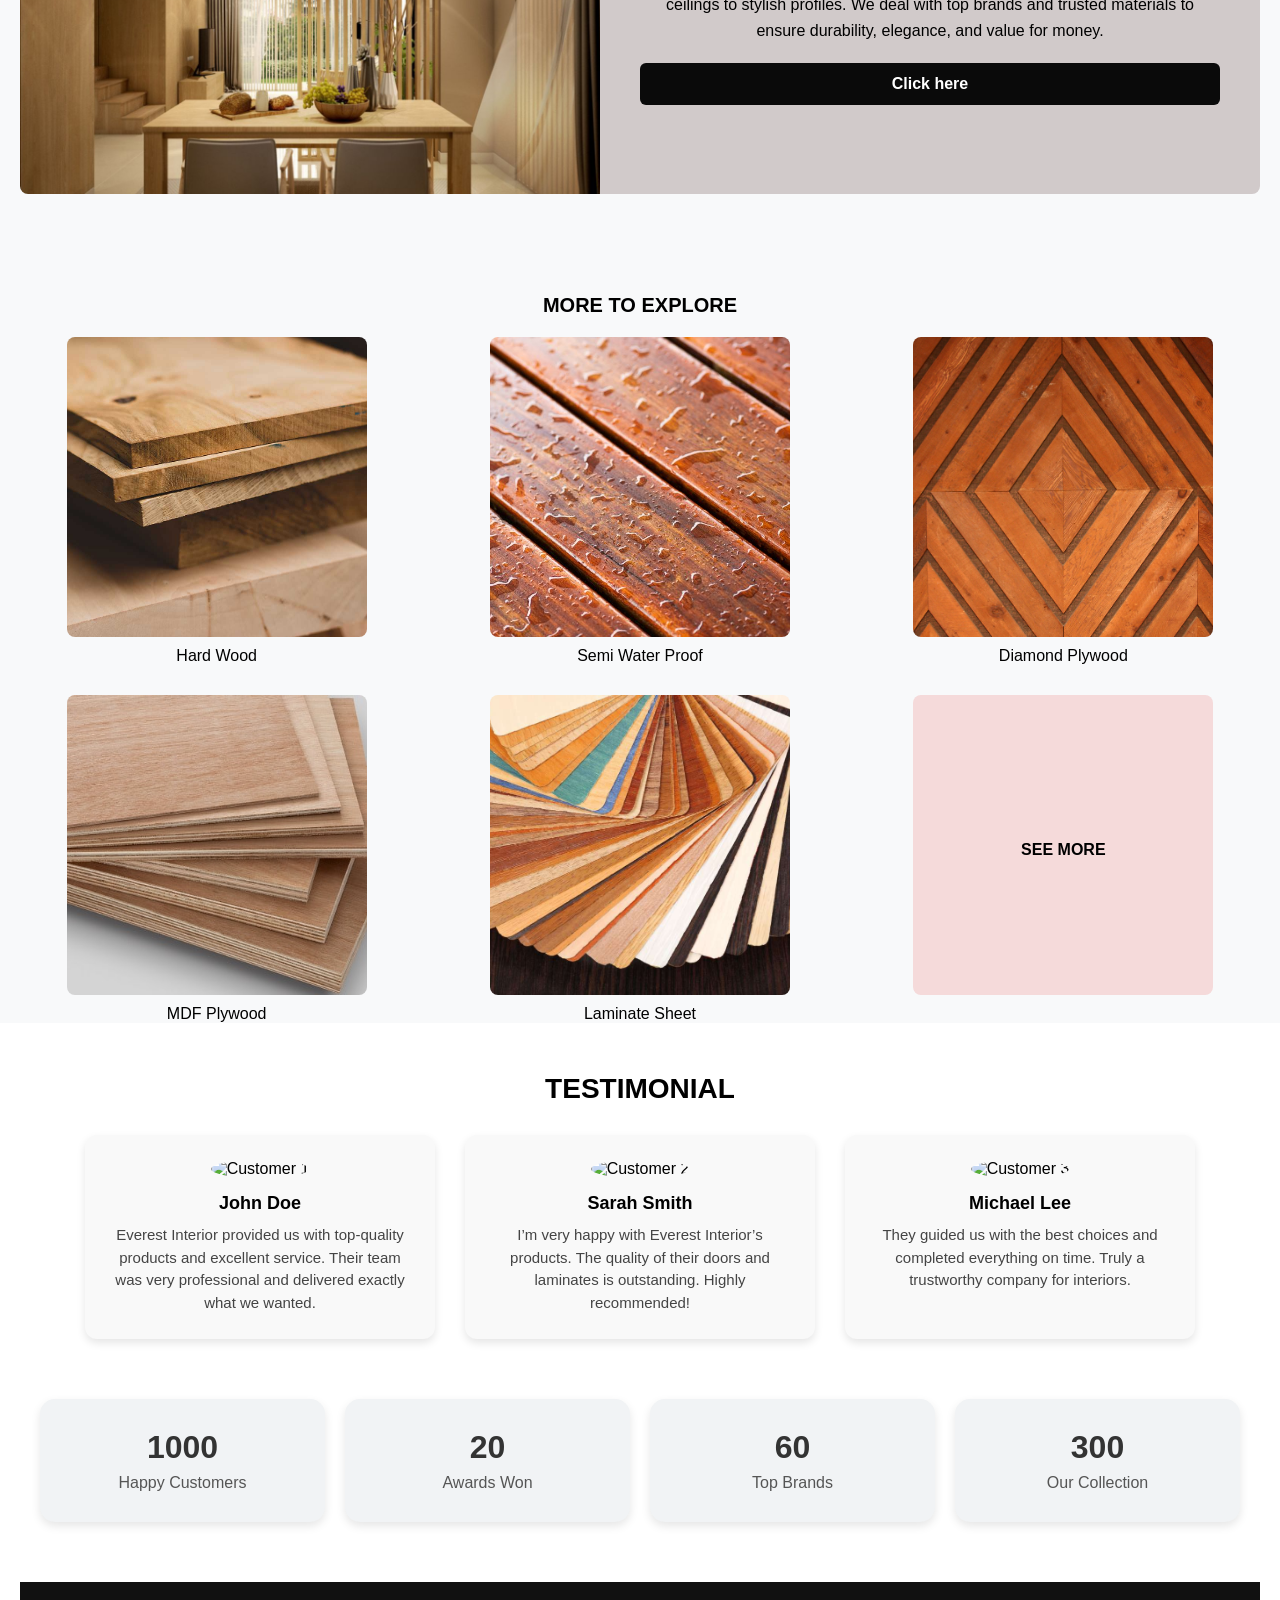
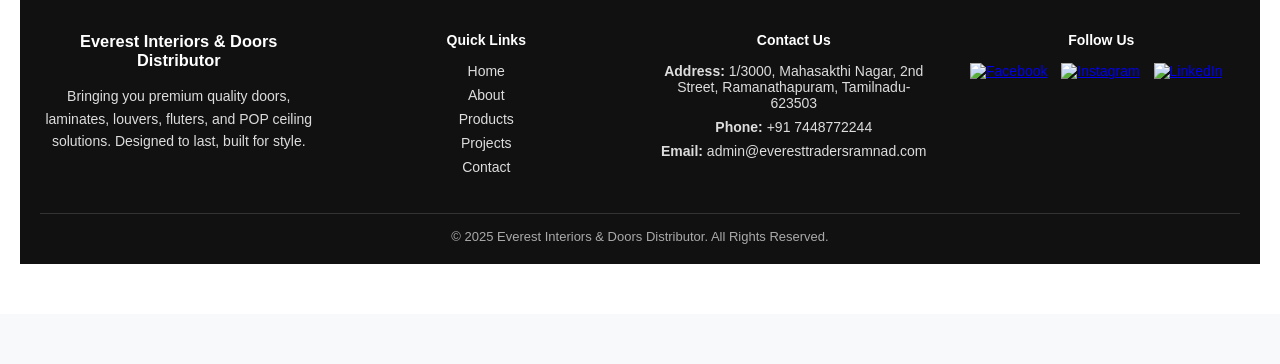
==== commit 0b687710: "product page" ====
--- a/index.html
+++ b/index.html
@@ -12,21 +12,21 @@
   <header>
     <nav class="navbar">
       <div class="logo">
-        <img src="images\Everest_Traders_logo_Art_Work.png" alt="Logo">
+        <img src="logo.png" alt="Logo">
       </div>
 
       <ul class="menu">
         <li><a href="index.html">Home</a></li>
-        <li><a href="about1.html">About</a></li>
-        <li><a href="#">Products</a></li>
+        <li><a href="about.html">About</a></li>
+        <li><a href="product.html">Products</a></li>
         <li><a href="#">Projects</a></li>
-        <li><a href="contact.html">Contact</a></li>
+        <li><a href="#">Contact</a></li>
       </ul>
     </nav>
   </header>
   <section class="banner">
     <div class="banner-text">
-      <h1> Elevating your lifestyle through elegant design</h1>
+      <h1> Elevating your lifestyle through elegant design </h1>
       <p>Transforming spaces into timeless interiors with creativity and precision.</p>
     <div class="button-container">
     <a href="#" class="btn">View More</a>
--- a/style.css
+++ b/style.css
@@ -4,31 +4,24 @@
   padding: 0;
   box-sizing: border-box;
 }
-body {
-  padding-top: 0;  /* remove the space we added before */
-}
-
-/* Header */
+
+/* Header Styling */
 header {
-  background-color: #2F2F2F;
+  background-color: #ffffff;
   box-shadow: 0 2px 5px rgba(0,0,0,0.1);
-  padding: 0 30px;   /* very little padding so header height reduces */
-  border-bottom-left-radius: 40px;
-  border-bottom-right-radius: 40px;
-  background: rgba(255, 255, 255, 0.9);  /* semi-transparent floating look */
-  backdrop-filter: blur(8px); 
+  padding: 15px 30px;
 }
 
 /* Navigation Bar */
 .navbar {
   display: flex;
-  justify-content: space-between;
+  justify-content: space-between;  /* logo left, menu right */
   align-items: center;
 }
 
 /* Logo Styling */
 .logo img {
-  height: 90px;   /* increased logo size */
+  height: 45px;   /* adjust logo size */
   width: auto;
 }
 
@@ -36,24 +29,20 @@
 .menu {
   list-style: none;
   display: flex;
-  gap: 40px;
-  justify-content: flex-start;
-  margin: 0;
-  padding-right: 80px;
+  gap: 25px;
 }
 
 .menu li a {
   text-decoration: none;
-  font-size: 22px;
-  color: #ef7f25;
+  font-size: 16px;
+  color: #333;
   font-weight: 500;
   transition: color 0.3s ease;
 }
 
 .menu li a:hover {
-  color: #ffffff;
-}
-
+  color: #007bff;
+}
 /* Reset */
 * {
   margin: 0;
@@ -87,9 +76,6 @@
 .banner-text {
   position: relative;
   z-index: 2;
-  font-family: 'Times New Roman', Times, serif;
-  letter-spacing: 1px;
-  font-size: xx-large;
 }
 
 .banner-text h1 {
@@ -555,346 +541,4 @@
   color: #444;
   line-height: 1.5;
 }
-
-/*About page 1
-
-/* Header */
-header {
-  background-color: #2F2F2F;
-  box-shadow: 0 2px 5px rgba(0,0,0,0.1);
-  padding: 5px 30px;
-}
-
-.navbar {
-  display: flex;
-  justify-content: space-between;
-  align-items: center;
-}
-
-.logo img {
-  height: 85px;   /* slightly smaller for balance */
-  width: auto;
-}
-
-.menu {
-  list-style: none;
-  display: flex;
-  gap: 40px;
-  margin: 0;
-  padding-right: 60px;
-}
-
-.menu li a {
-  text-decoration: none;
-  font-size: 20px;
-  color: #ef7f25;
-  font-weight: 500;
-  transition: color 0.3s ease;
-}
-
-.menu li a:hover,
-.menu li a.active {
-  color: #ffffff;
-}
-
-/* About Section */
-.about {
-  padding: 80px 10%;
-  display: flex;
-  justify-content: center;
-  align-items: center;
-  background: #f9f9f9;
-}
-
-.about-container {
-  display: flex;
-  gap: 60px;
-  align-items: center;
-}
-
-.about-text {
-  flex: 1;
-}
-
-.about-text h2 {
-  font-size: 36px;
-  margin-bottom: 20px;
-}
-
-.about-text p {
-  font-size: 18px;
-  line-height: 1.6;
-  margin-bottom: 30px;
-}
-
-.stats {
-  display: flex;
-  gap: 50px;
-}
-
-.stat h3 {
-  font-size: 32px;
-  color: #ef7f25;
-}
-
-.about-img img {
-  width: 450px;
-  border-radius: 12px;
-}
-
-/* Expertise Section */
-.expertise {
-  padding: 80px 10%;
-  display: flex;
-  background: #fff;
-}
-
-.expertise-container {
-  display: flex;
-  gap: 60px;
-  align-items: center;
-}
-
-.expertise-text {
-  flex: 1;
-}
-
-.expertise-text h2 {
-  font-size: 32px;
-  margin-bottom: 20px;
-}
-
-.expertise-text p {
-  font-size: 18px;
-  margin-bottom: 20px;
-}
-
-.expertise-text ul {
-  list-style: none;
-  padding: 0;
-}
-
-.expertise-text ul li {
-  font-size: 18px;
-  margin-bottom: 10px;
-}
-
-/* Milestones */
-.milestones {
-  padding: 80px 10%;
-  background: #f9f9f9;
-  text-align: center;
-}
-
-.milestones h2 {
-  font-size: 32px;
-  margin-bottom: 40px;
-}
-
-.milestone-container {
-  display: flex;
-  gap: 40px;
-  justify-content: center;
-}
-
-.milestone {
-  background: white;
-  padding: 30px;
-  border-radius: 10px;
-  box-shadow: 0 2px 10px rgba(0,0,0,0.1);
-  flex: 1;
-}
-
-.milestone h3 {
-  font-size: 28px;
-  color: #ef7f25;
-  margin-bottom: 15px;
-}
-/* Services Section */
-.services {
-  padding: 80px 10%;
-  background: #fff;
-  text-align: center;
-}
-
-.services h2 {
-  font-size: 32px;
-  margin-bottom: 50px;
-  color: #2F2F2F;
-}
-
-.services-container {
-  display: grid;
-  grid-template-columns: repeat(auto-fit, minmax(250px, 1fr));
-  gap: 40px;
-}
-
-.service-card {
-  background: #f9f9f9;
-  padding: 25px;
-  border-radius: 12px;
-  box-shadow: 0 2px 10px rgba(0,0,0,0.1);
-  transition: transform 0.3s ease;
-}
-
-.service-card:hover {
-  transform: translateY(-8px);
-}
-
-.service-card img {
-  width: 100%;
-  height: 180px;
-  object-fit: cover;
-  border-radius: 10px;
-  margin-bottom: 20px;
-}
-
-.service-card h3 {
-  font-size: 22px;
-  margin-bottom: 12px;
-  color: #ef7f25;
-}
-
-.service-card p {
-  font-size: 16px;
-  color: #555;
-}
-
-/*Contact page
-  /* CONTACT SECTION */
-    .contact-section {
-      display: flex;
-      justify-content: space-between;
-      align-items: flex-start;
-      padding: 80px 60px;
-      background: #111;
-    }
-
-    .contact-left {
-      flex: 2;
-    }
-
-    .contact-left h1 {
-      font-size: 50px;
-      margin-bottom: 10px;
-    }
-
-    .contact-left h2 {
-      font-size: 40px;
-      font-weight: 300;
-      color: #666;
-      margin-bottom: 40px;
-    }
-
-    .service-options {
-      display: flex;
-      gap: 15px;
-      margin-bottom: 30px;
-    }
-
-    .service-options button {
-      background: transparent;
-      border: 1px solid #666;
-      color: #fff;
-      padding: 10px 20px;
-      cursor: pointer;
-      transition: 0.3s;
-    }
-
-    .service-options button:hover,
-    .service-options button.active {
-      background: #ef7f25;
-      border-color: #ef7f25;
-    }
-
-    .form-grid {
-      display: grid;
-      grid-template-columns: 1fr 1fr;
-      gap: 20px;
-      margin-bottom: 20px;
-    }
-
-    .form-grid input,
-    .contact-left textarea {
-      width: 100%;
-      padding: 12px;
-      background: transparent;
-      border: none;
-      border-bottom: 1px solid #444;
-      color: #fff;
-      outline: none;
-    }
-
-    .contact-left textarea {
-      grid-column: span 2;
-      resize: none;
-    }
-
-    .contact-left button {
-      margin-top: 20px;
-      background: transparent;
-      border: 1px solid #fff;
-      padding: 12px 25px;
-      cursor: pointer;
-      color: #fff;
-      transition: 0.3s;
-    }
-
-    .contact-left button:hover {
-      background: #ef7f25;
-      border-color: #ef7f25;
-    }
-
-    .contact-right {
-      flex: 1;
-      margin-left: 60px;
-      font-size: 14px;
-      color: #aaa;
-    }
-
-    .social-icons {
-      margin-top: 30px;
-      display: flex;
-      gap: 15px;
-    }
-
-    .social-icons a {
-      color: #fff;
-      font-size: 18px;
-      transition: 0.3s;
-    }
-
-    .social-icons a:hover {
-      color: #ef7f25;
-    }
-
-    /* Responsive */
-    @media (max-width: 900px) {
-      .contact-section {
-        flex-direction: column;
-      }
-
-      .contact-right {
-        margin-left: 0;
-        margin-top: 40px;
-      }
-
-      .form-grid {
-        grid-template-columns: 1fr;
-      }
-
-      .contact-left textarea {
-        grid-column: span 1;
-      }
-
-      .menu {
-        gap: 20px;
-        padding-right: 0;
-      }
-
-      .menu li a {
-        font-size: 18px;
-      }
-    }
-  
-
+/*Products page*/
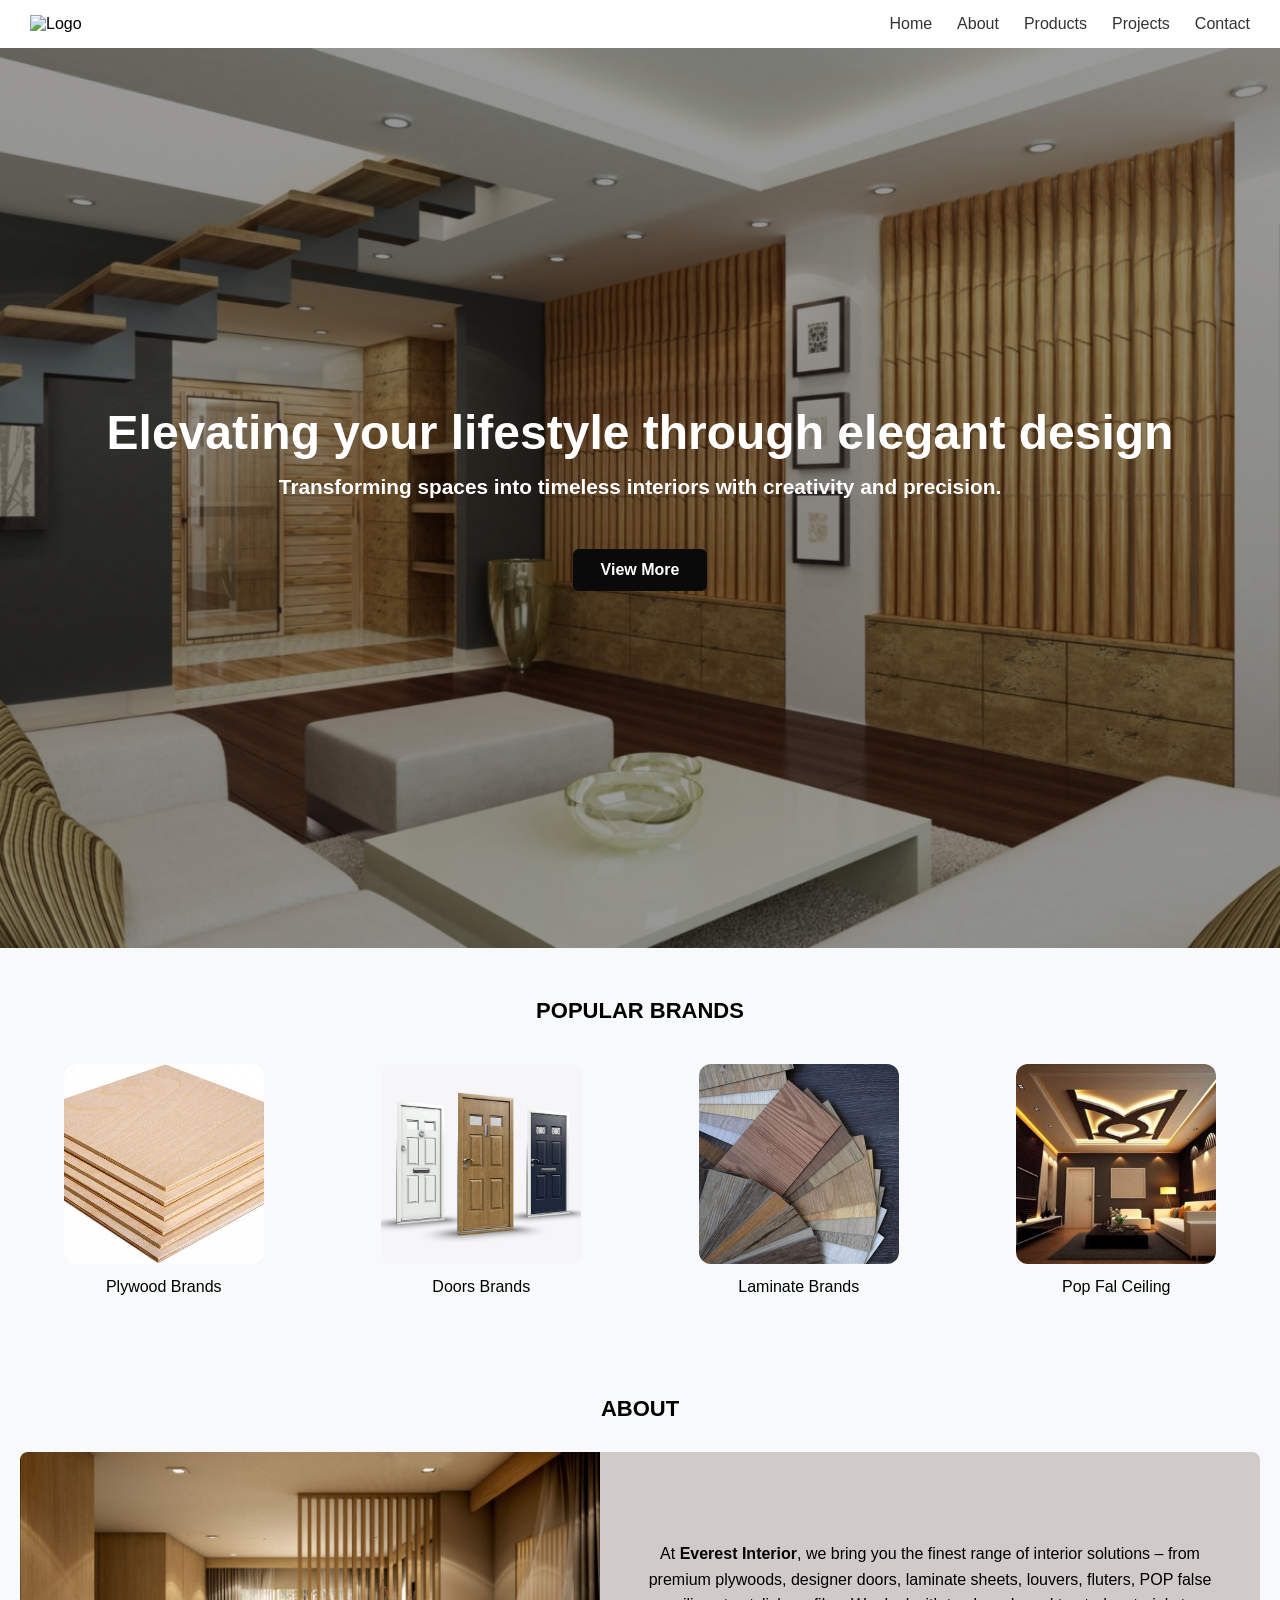
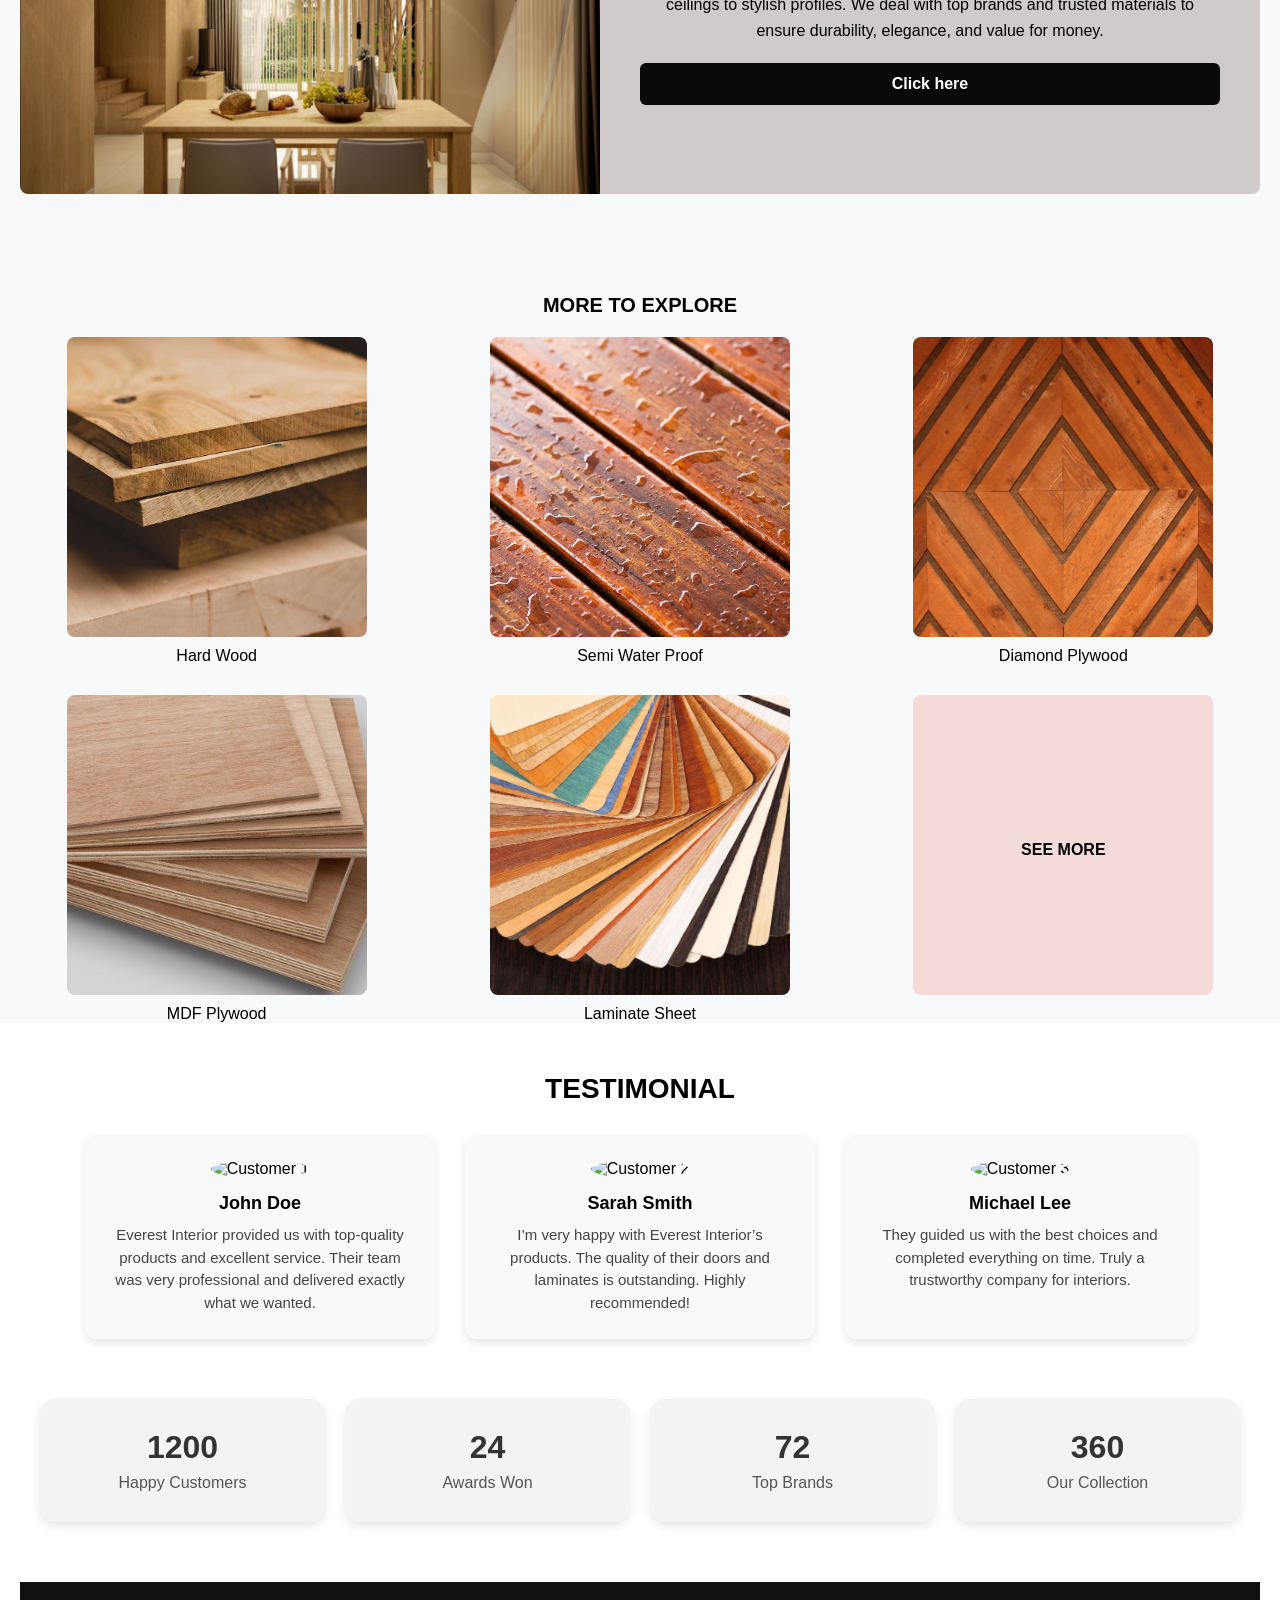
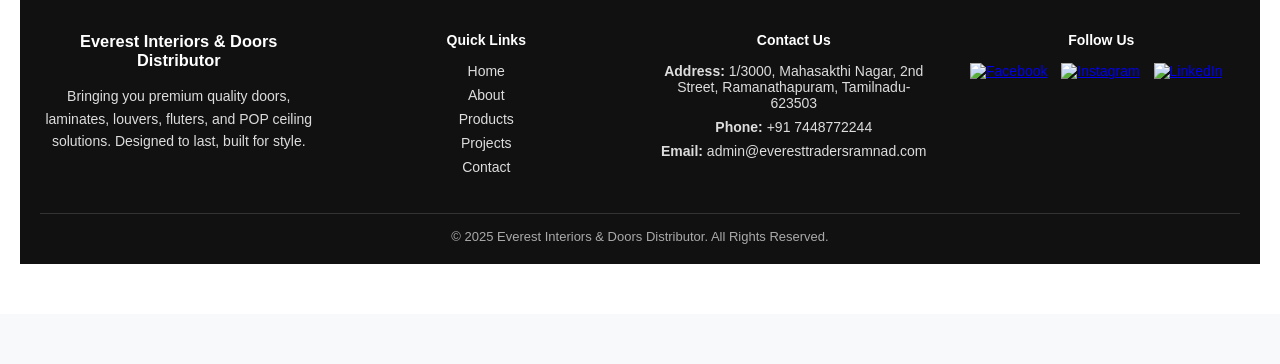
==== commit 80c13bb0: "sections to be created for product page" ====
--- a/index.html
+++ b/index.html
@@ -122,7 +122,7 @@
     </div>
 
     <!-- Last Block with Link -->
-    <a href="products.html" class="explore-item see-more">
+    <a href="product.html" class="explore-item see-more">
       <p>SEE MORE</p>
     </a>
 
--- a/style.css
+++ b/style.css
@@ -542,3 +542,320 @@
   line-height: 1.5;
 }
 /*Products page*/
+/* ===== Plywood Section ===== */
+.plywood-section {
+  padding: 50px 20px;
+  background-color: #f9f9f9;
+  text-align: center;
+  font-family: Arial, sans-serif;
+}
+
+.plywood-section h2 {
+  font-size: 2.5rem;
+  margin-bottom: 30px;
+  color: #222;
+  letter-spacing: 1px;
+}
+
+/* ===== Grid Layout ===== */
+.plywood-grid {
+  display: grid;
+  grid-template-columns: repeat(auto-fit, minmax(220px, 1fr));
+  gap: 25px;
+  max-width: 1200px;
+  margin: 0 auto;
+}
+
+/* ===== Card Styling ===== */
+.plywood-card {
+  background: #fff;
+  border-radius: 12px;
+  box-shadow: 0 4px 10px rgba(0,0,0,0.1);
+  overflow: hidden;
+  transition: all 0.3s ease;
+  cursor: pointer;
+}
+
+.plywood-card img {
+  width: 100%;
+  height: 200px;
+  object-fit: cover;
+  display: block;
+}
+
+.plywood-card p {
+  margin: 15px 0;
+  font-size: 1.1rem;
+  font-weight: 500;
+  color: #333;
+}
+
+/* ===== Hover Effect ===== */
+.plywood-card:hover {
+  transform: translateY(-8px);
+  box-shadow: 0 8px 18px rgba(0,0,0,0.2);
+}
+/* ===== Doors Section ===== */
+.doors-section {
+  padding: 50px 20px;
+  background-color: #f9f9f9;
+  text-align: center;
+  font-family: Arial, sans-serif;
+}
+
+.doors-section h2 {
+  font-size: 2.2rem;
+  margin-bottom: 30px;
+  color: #222;
+  font-weight: bold;
+  letter-spacing: 1px;
+}
+
+/* ===== Grid Layout ===== */
+.doors-grid {
+  display: grid;
+  grid-template-columns: repeat(auto-fit, minmax(200px, 1fr));
+  gap: 30px;
+  max-width: 1000px;
+  margin: 0 auto;
+}
+
+/* ===== Card Styling ===== */
+.door-card {
+  background: #fff;
+  border-radius: 10px;
+  box-shadow: 0 4px 8px rgba(0,0,0,0.1);
+  overflow: hidden;
+  transition: transform 0.3s ease, box-shadow 0.3s ease;
+  cursor: pointer;
+  padding: 15px;
+}
+
+.door-card img {
+  width: 100%;
+  height: 200px;
+  object-fit: cover;
+  background: #ddd; /* Placeholder background */
+  border-radius: 8px;
+}
+
+.door-card p {
+  margin-top: 12px;
+  font-size: 1rem;
+  font-weight: 500;
+  color: #333;
+}
+
+/* ===== Hover Effect ===== */
+.door-card:hover {
+  transform: translateY(-8px);
+  box-shadow: 0 8px 18px rgba(0,0,0,0.2);
+}
+/* ===== Laminate Section ===== */
+.laminate-section {
+  padding: 50px 20px;
+  background-color: #fff;
+  text-align: center;
+  font-family: Arial, sans-serif;
+}
+
+.laminate-section h2 {
+  font-size: 2rem;
+  margin-bottom: 30px;
+  color: #111;
+  font-weight: bold;
+  letter-spacing: 1px;
+}
+
+/* ===== Grid Layout (4 per row) ===== */
+.laminate-grid {
+  display: grid;
+  grid-template-columns: repeat(4, 1fr); /* 4 in one row */
+  gap: 30px;
+  max-width: 1000px;
+  margin: 0 auto;
+}
+
+/* ===== Card Styling ===== */
+.laminate-card {
+  background: #fff;
+  border-radius: 10px;
+  box-shadow: 0 4px 10px rgba(0,0,0,0.1);
+  overflow: hidden;
+  transition: transform 0.3s ease, box-shadow 0.3s ease;
+  padding: 15px;
+  cursor: pointer;
+}
+
+.laminate-card img {
+  width: 100%;
+  height: 180px;
+  object-fit: cover;
+  background: #ddd; /* Placeholder background */
+  border-radius: 8px;
+}
+
+.laminate-card p {
+  margin-top: 12px;
+  font-size: 1rem;
+  font-weight: 500;
+  color: #333;
+}
+
+/* ===== Hover Effect ===== */
+.laminate-card:hover {
+  transform: translateY(-6px);
+  box-shadow: 0 8px 16px rgba(0,0,0,0.2);
+}
+
+/* ===== Responsive Adjustments ===== */
+@media (max-width: 900px) {
+  .laminate-grid {
+    grid-template-columns: repeat(2, 1fr); /* 2 per row on tablet */
+  }
+}
+
+@media (max-width: 600px) {
+  .laminate-grid {
+    grid-template-columns: 1fr; /* 1 per row on mobile */
+  }
+}
+/* ===== Product Sections (louvers and fluters // pop fal ceiling) ===== */
+.product-section {
+  padding: 50px 20px;
+  background-color: #fff;
+  text-align: center;
+  font-family: Arial, sans-serif;
+}
+
+.product-section h2 {
+  font-size: 2rem;
+  margin-bottom: 25px;
+  color: #111;
+  font-weight: bold;
+  letter-spacing: 1px;
+}
+
+/* ===== Grid Layout (3 per row) ===== */
+.product-grid {
+  display: grid;
+  grid-template-columns: repeat(3, 1fr); /* 3 columns */
+  gap: 30px;
+  max-width: 1000px;
+  margin: 0 auto;
+}
+
+/* ===== Card Styling ===== */
+.product-card {
+  background: #fff;
+  border-radius: 10px;
+  box-shadow: 0 4px 10px rgba(0,0,0,0.1);
+  overflow: hidden;
+  transition: transform 0.3s ease, box-shadow 0.3s ease;
+  padding: 15px;
+  cursor: pointer;
+}
+
+.product-card img {
+  width: 100%;
+  height: 200px;
+  object-fit: cover;
+  background: #ddd; /* Placeholder background */
+  border-radius: 8px;
+}
+
+.product-card p {
+  margin-top: 12px;
+  font-size: 1rem;
+  font-weight: 500;
+  color: #333;
+}
+
+/* ===== Hover Effect ===== */
+.product-card:hover {
+  transform: translateY(-6px);
+  box-shadow: 0 8px 16px rgba(0,0,0,0.2);
+}
+
+/* ===== Responsive ===== */
+@media (max-width: 900px) {
+  .product-grid {
+    grid-template-columns: repeat(2, 1fr); /* 2 per row on tablet */
+  }
+}
+
+@media (max-width: 600px) {
+  .product-grid {
+    grid-template-columns: 1fr; /* 1 per row on mobile */
+  }
+}
+/* ===== Profiles Section ===== */
+.profile-section {
+  padding: 50px 20px;
+  background-color: #fff;
+  text-align: center;
+  font-family: Arial, sans-serif;
+}
+
+.profile-section h2 {
+  font-size: 2rem;
+  margin-bottom: 25px;
+  color: #111;
+  font-weight: bold;
+  letter-spacing: 1px;
+}
+
+/* ===== Grid Layout (3x2) ===== */
+.profile-grid {
+  display: grid;
+  grid-template-columns: repeat(3, 1fr); /* 3 columns */
+  gap: 30px;
+  max-width: 1100px;
+  margin: 0 auto;
+}
+
+/* ===== Card Styling ===== */
+.profile-card {
+  background: #fff;
+  border-radius: 10px;
+  box-shadow: 0 4px 10px rgba(0,0,0,0.1);
+  overflow: hidden;
+  transition: transform 0.3s ease, box-shadow 0.3s ease;
+  padding: 15px;
+  cursor: pointer;
+}
+
+.profile-card img {
+  width: 100%;
+  height: 200px;
+  object-fit: cover;
+  background: #ddd; /* Placeholder */
+  border-radius: 8px;
+}
+
+.profile-card p {
+  margin-top: 12px;
+  font-size: 1rem;
+  font-weight: 500;
+  color: #333;
+}
+
+/* ===== Hover Effect ===== */
+.profile-card:hover {
+  transform: translateY(-6px);
+  box-shadow: 0 8px 16px rgba(0,0,0,0.2);
+}
+
+/* ===== Responsive Layout ===== */
+@media (max-width: 900px) {
+  .profile-grid {
+    grid-template-columns: repeat(2, 1fr); /* 2 per row */
+  }
+}
+
+@media (max-width: 600px) {
+  .profile-grid {
+    grid-template-columns: 1fr; /* 1 per row */
+  }
+}
+
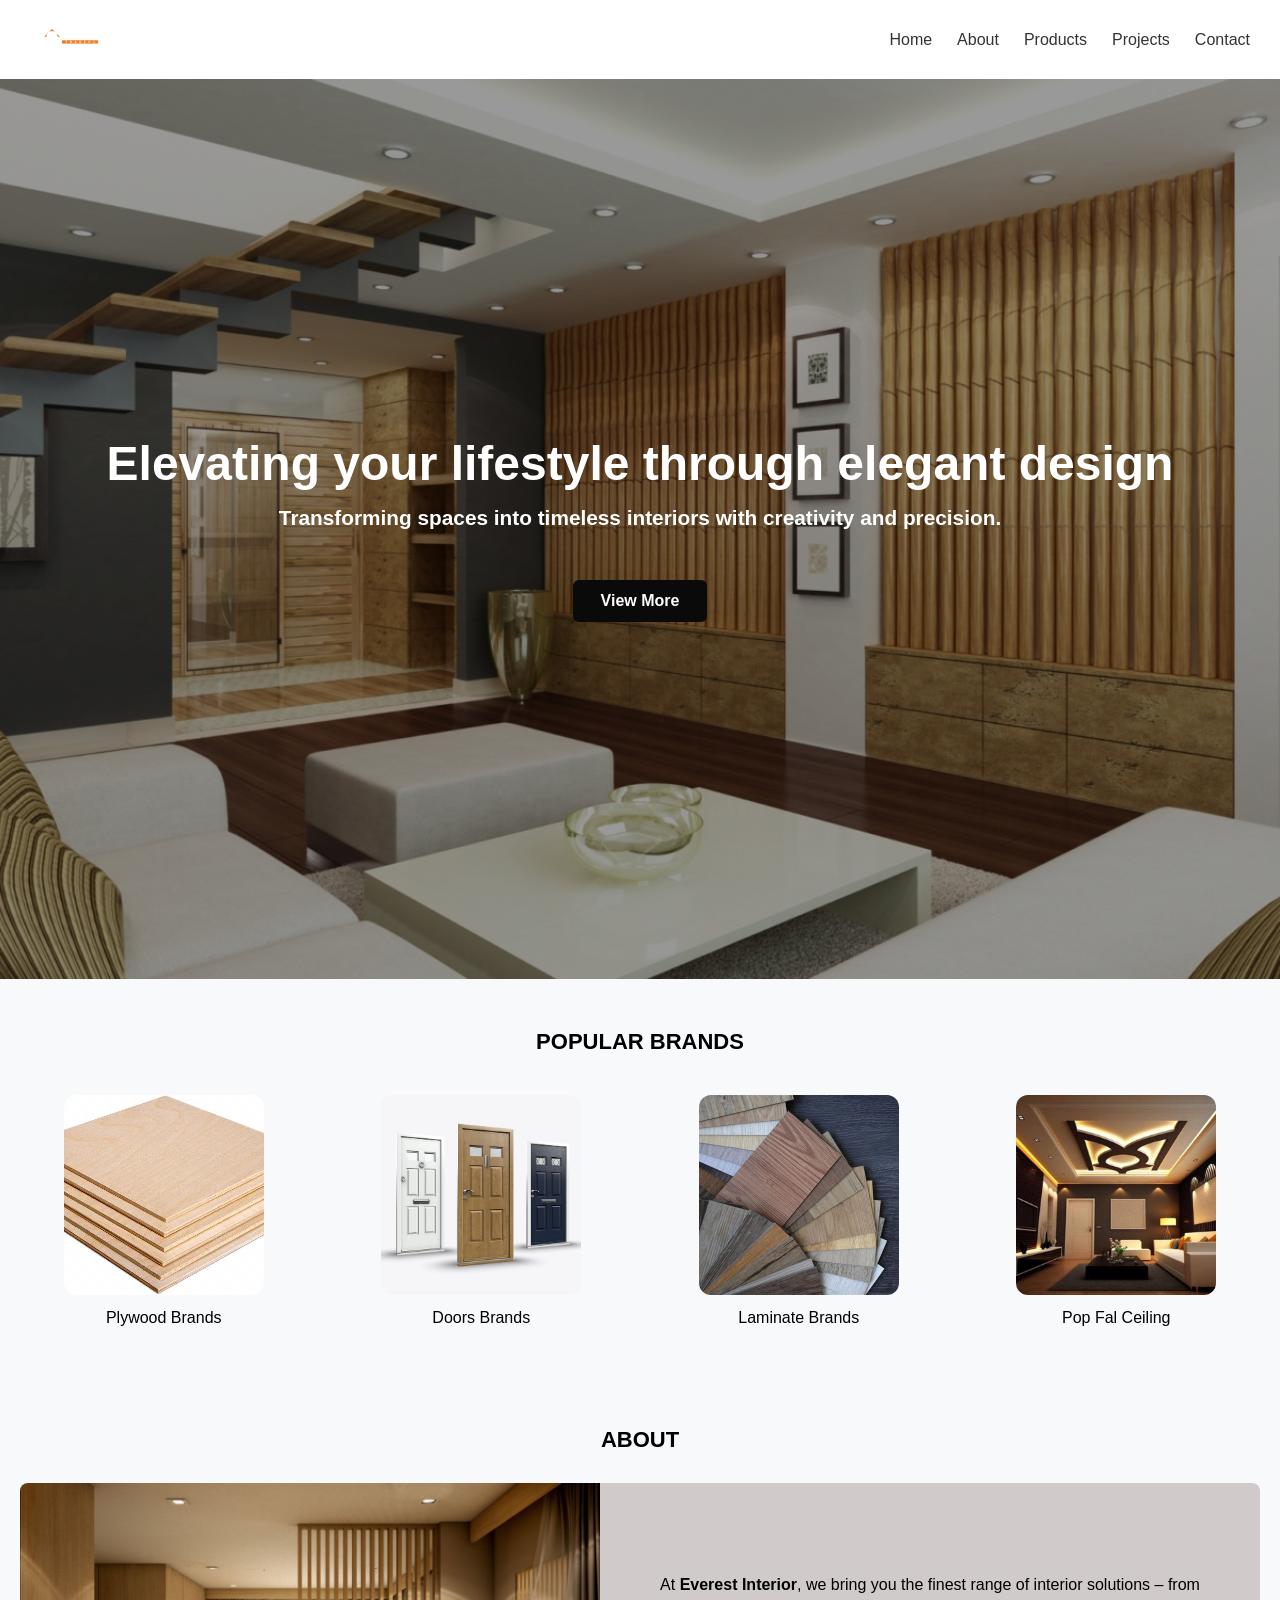
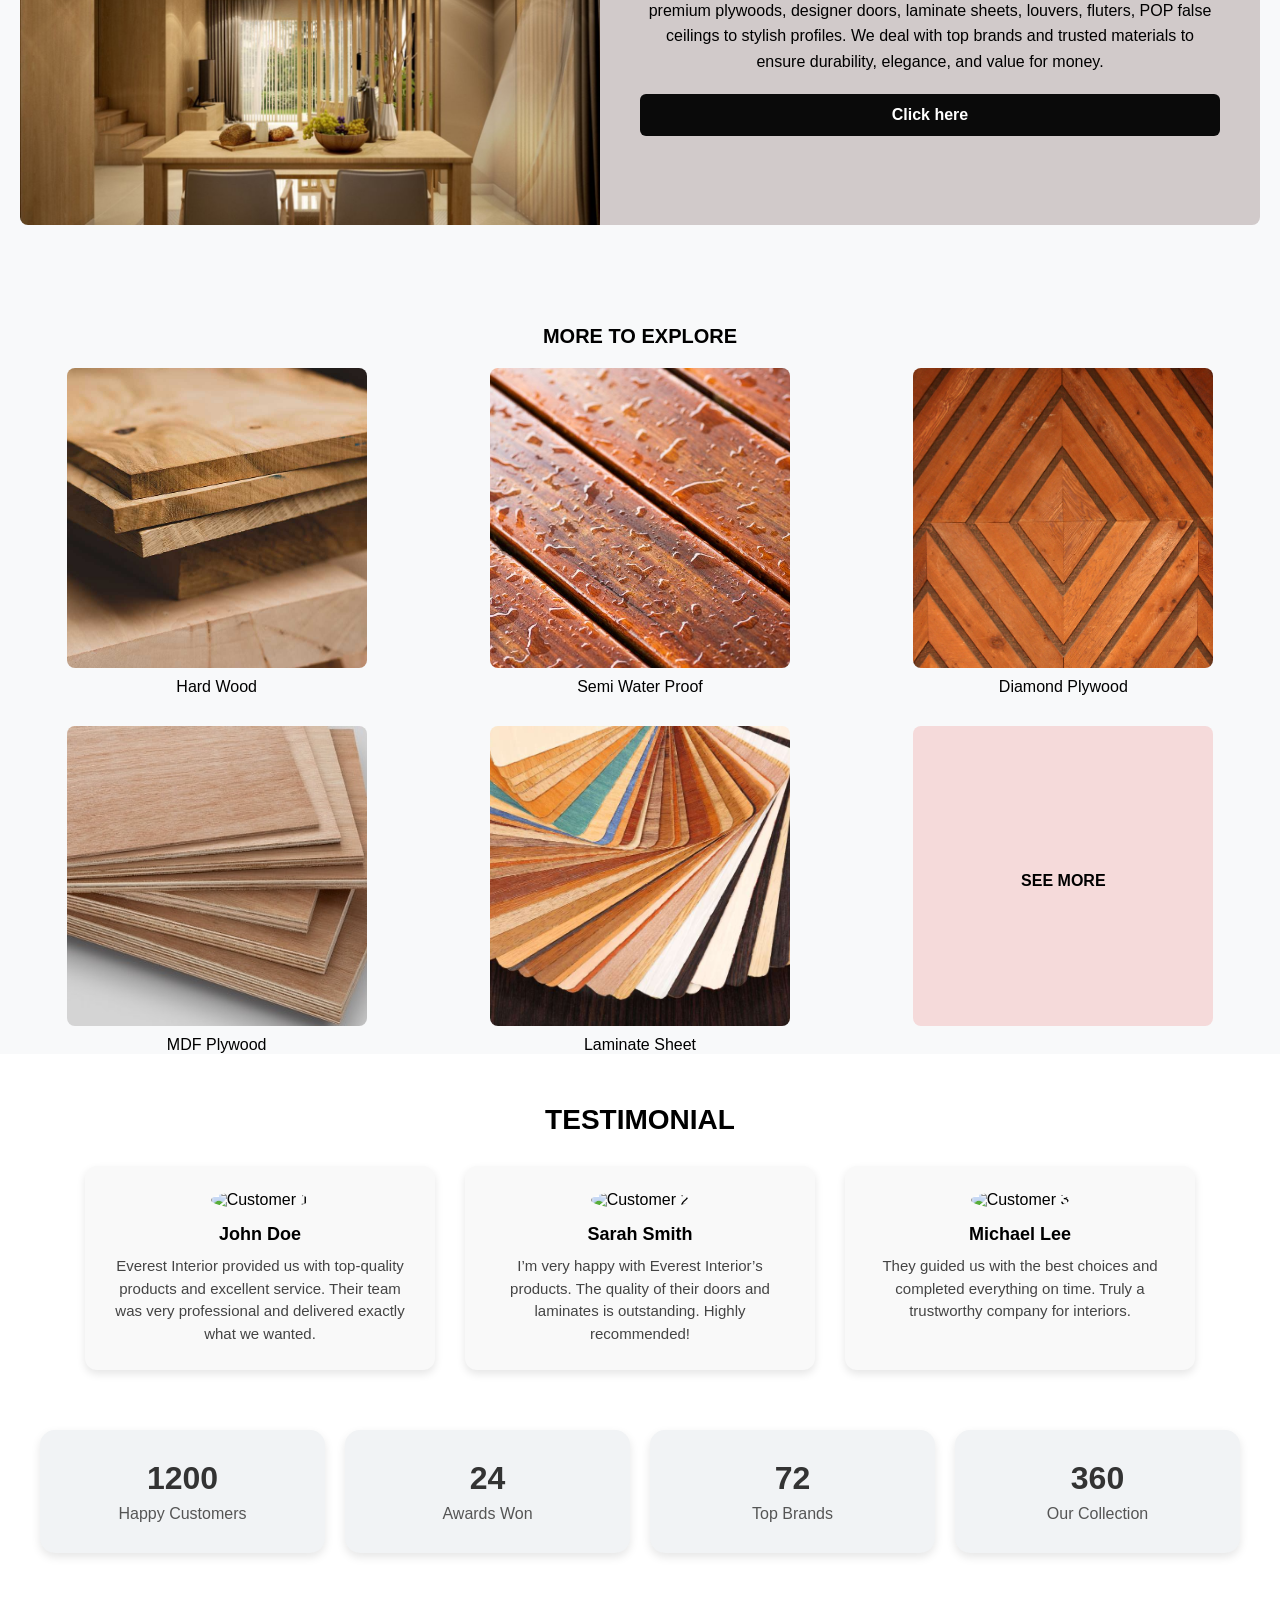
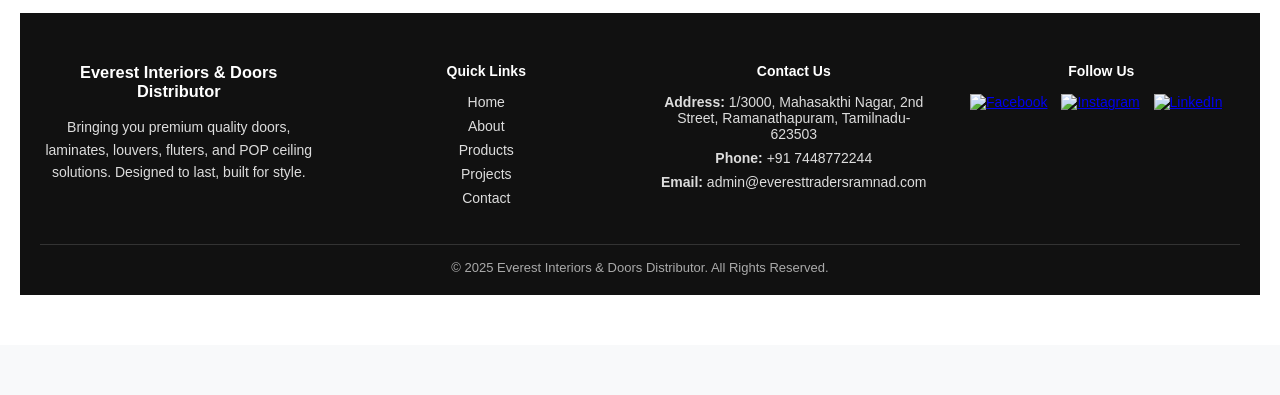
==== commit 1a0dd026: "no change" ====
--- a/index.html
+++ b/index.html
@@ -12,21 +12,21 @@
   <header>
     <nav class="navbar">
       <div class="logo">
-        <img src="logo.png" alt="Logo">
+        <img src="images\Everest_Traders_logo_Art_Work.png" alt="Logo">
       </div>
 
       <ul class="menu">
         <li><a href="index.html">Home</a></li>
-        <li><a href="about.html">About</a></li>
-        <li><a href="product.html">Products</a></li>
+        <li><a href="about1.html">About</a></li>
+        <li><a href="#">Products</a></li>
         <li><a href="#">Projects</a></li>
-        <li><a href="#">Contact</a></li>
+        <li><a href="contact.html">Contact</a></li>
       </ul>
     </nav>
   </header>
   <section class="banner">
     <div class="banner-text">
-      <h1> Elevating your lifestyle through elegant design </h1>
+      <h1> Elevating your lifestyle through elegant design</h1>
       <p>Transforming spaces into timeless interiors with creativity and precision.</p>
     <div class="button-container">
     <a href="#" class="btn">View More</a>
@@ -122,7 +122,7 @@
     </div>
 
     <!-- Last Block with Link -->
-    <a href="product.html" class="explore-item see-more">
+    <a href="products.html" class="explore-item see-more">
       <p>SEE MORE</p>
     </a>
 
@@ -205,7 +205,7 @@
       <h4>Quick Links</h4>
       <ul>
         <li><a href="index.html">Home</a></li>
-        <li><a href="about.html">About</a></li>
+        <li><a href="about1.html">About</a></li>
         <li><a href="services.html">Products</a></li>
         <li><a href="services.html">Projects</a></li>
         <li><a href="contact.html">Contact</a></li>
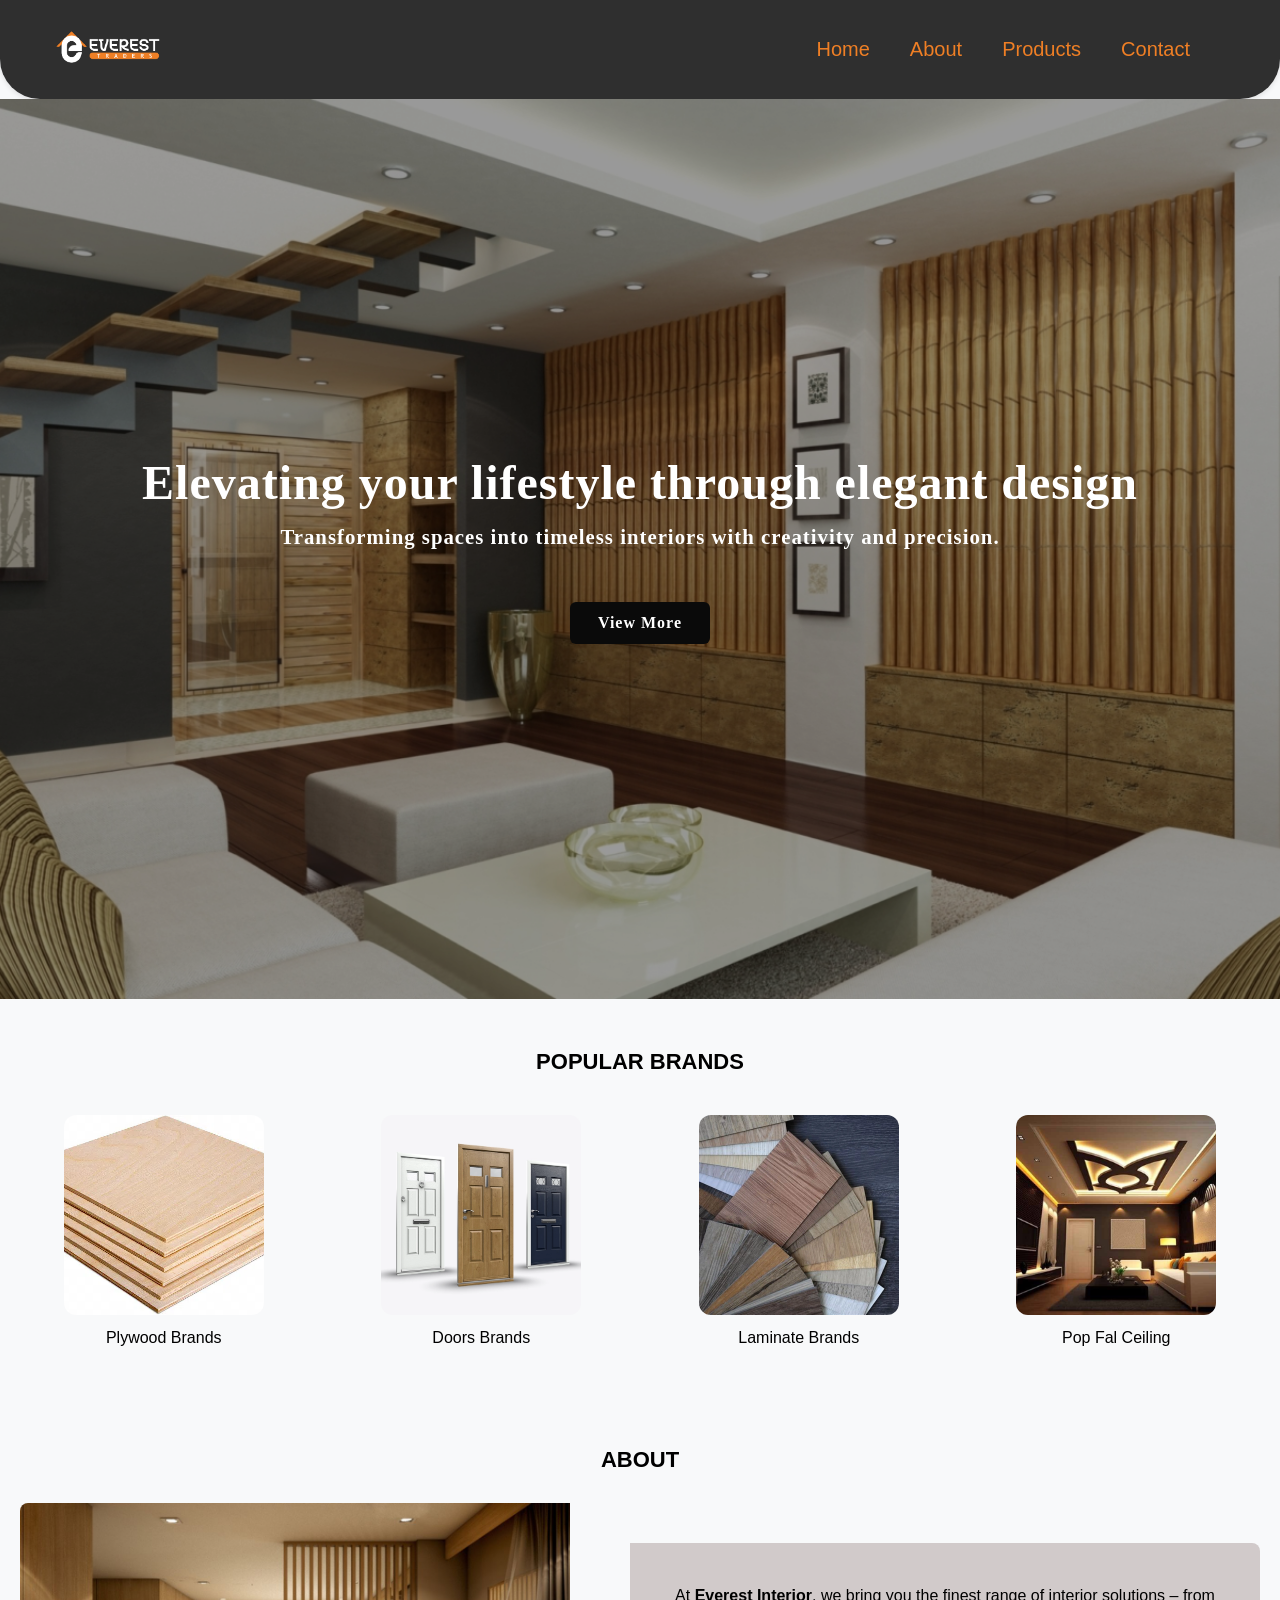
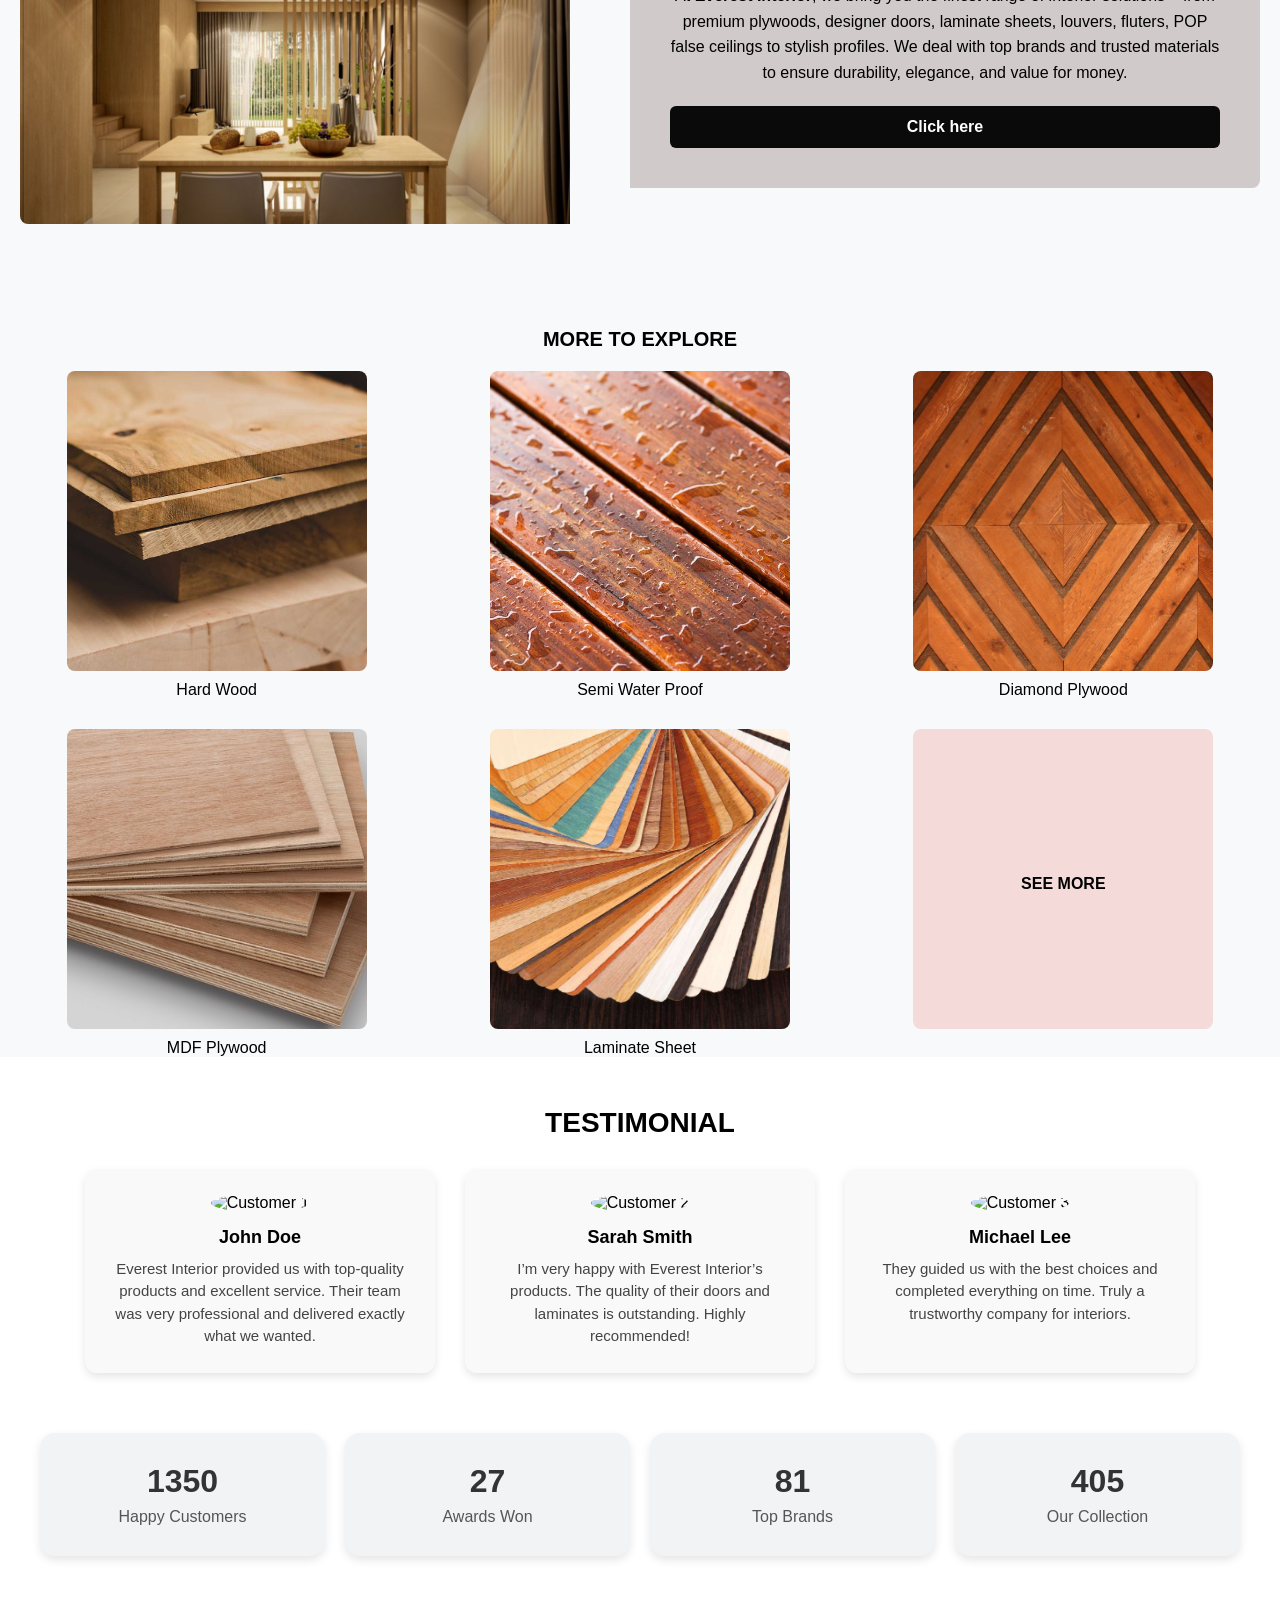
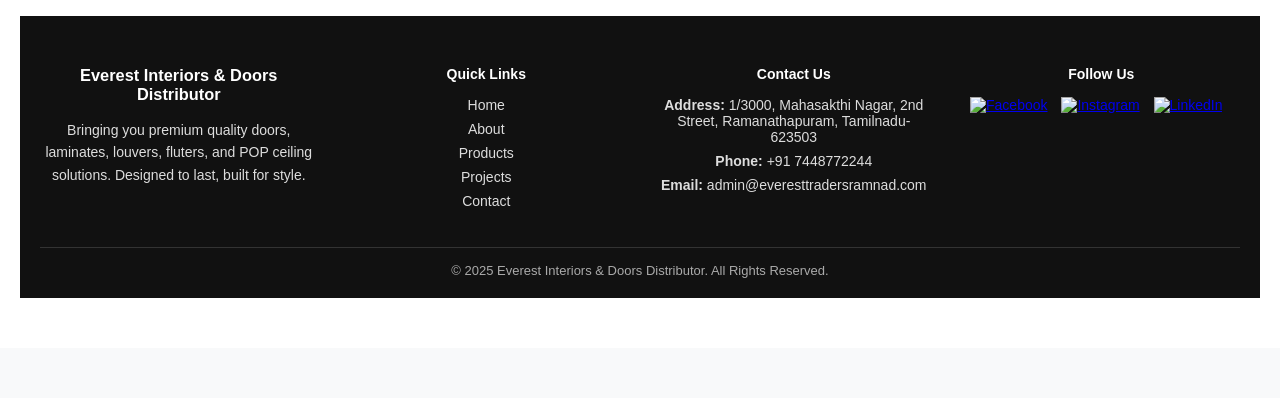
==== commit b7395321: "product page updated" ====
--- a/index.html
+++ b/index.html
@@ -18,8 +18,8 @@
       <ul class="menu">
         <li><a href="index.html">Home</a></li>
         <li><a href="about1.html">About</a></li>
-        <li><a href="#">Products</a></li>
-        <li><a href="#">Projects</a></li>
+        <li><a href="Product.html">Products</a></li>
+        <!-- <li><a href="projects.html">Projects</a></li> -->
         <li><a href="contact.html">Contact</a></li>
       </ul>
     </nav>
@@ -205,7 +205,7 @@
       <h4>Quick Links</h4>
       <ul>
         <li><a href="index.html">Home</a></li>
-        <li><a href="about1.html">About</a></li>
+        <li><a href="about.html">About</a></li>
         <li><a href="services.html">Products</a></li>
         <li><a href="services.html">Projects</a></li>
         <li><a href="contact.html">Contact</a></li>
--- a/style.css
+++ b/style.css
@@ -4,24 +4,31 @@
   padding: 0;
   box-sizing: border-box;
 }
-
-/* Header Styling */
+body {
+  padding-top: 0;  /* remove the space we added before */
+}
+
+/* Header */
 header {
-  background-color: #ffffff;
+  background-color: #2F2F2F;
   box-shadow: 0 2px 5px rgba(0,0,0,0.1);
-  padding: 15px 30px;
+  padding: 0 30px;   /* very little padding so header height reduces */
+  border-bottom-left-radius: 40px;
+  border-bottom-right-radius: 40px;
+  background: rgba(255, 255, 255, 0.9);  /* semi-transparent floating look */
+  backdrop-filter: blur(8px); 
 }
 
 /* Navigation Bar */
 .navbar {
   display: flex;
-  justify-content: space-between;  /* logo left, menu right */
+  justify-content: space-between;
   align-items: center;
 }
 
 /* Logo Styling */
 .logo img {
-  height: 45px;   /* adjust logo size */
+  height: 90px;   /* increased logo size */
   width: auto;
 }
 
@@ -29,20 +36,24 @@
 .menu {
   list-style: none;
   display: flex;
-  gap: 25px;
+  gap: 40px;
+  justify-content: flex-start;
+  margin: 0;
+  padding-right: 80px;
 }
 
 .menu li a {
   text-decoration: none;
-  font-size: 16px;
-  color: #333;
+  font-size: 22px;
+  color: #ef7f25;
   font-weight: 500;
   transition: color 0.3s ease;
 }
 
 .menu li a:hover {
-  color: #007bff;
-}
+  color: #ffffff;
+}
+
 /* Reset */
 * {
   margin: 0;
@@ -76,6 +87,9 @@
 .banner-text {
   position: relative;
   z-index: 2;
+  font-family: 'Times New Roman', Times, serif;
+  letter-spacing: 1px;
+  font-size: xx-large;
 }
 
 .banner-text h1 {
@@ -541,7 +555,353 @@
   color: #444;
   line-height: 1.5;
 }
-/*Products page*/
+
+/*About page 1
+
+/* Header */
+header {
+  background-color: #2F2F2F;
+  box-shadow: 0 2px 5px rgba(0,0,0,0.1);
+  padding: 5px 30px;
+}
+
+.navbar {
+  display: flex;
+  justify-content: space-between;
+  align-items: center;
+}
+
+.logo img {
+  height: 85px;   /* slightly smaller for balance */
+  width: auto;
+}
+
+.menu {
+  list-style: none;
+  display: flex;
+  gap: 40px;
+  margin: 0;
+  padding-right: 60px;
+}
+
+.menu li a {
+  text-decoration: none;
+  font-size: 20px;
+  color: #ef7f25;
+  font-weight: 500;
+  transition: color 0.3s ease;
+}
+
+.menu li a:hover,
+.menu li a.active {
+  color: #ffffff;
+}
+
+/* About Section */
+.about {
+  padding: 80px 10%;
+  display: flex;
+  justify-content: center;
+  align-items: center;
+  background: #f9f9f9;
+}
+
+.about-container {
+  display: flex;
+  gap: 60px;
+  align-items: center;
+}
+
+.about-text {
+  flex: 1;
+}
+
+.about-text h2 {
+  font-size: 36px;
+  margin-bottom: 20px;
+}
+
+.about-text p {
+  font-size: 18px;
+  line-height: 1.6;
+  margin-bottom: 30px;
+}
+
+.stats {
+  display: flex;
+  gap: 50px;
+}
+
+.stat h3 {
+  font-size: 32px;
+  color: #ef7f25;
+}
+
+.about-img img {
+  width: 450px;
+  border-radius: 12px;
+}
+
+/* Expertise Section */
+.expertise {
+  padding: 80px 10%;
+  display: flex;
+  background: #fff;
+}
+
+.expertise-container {
+  display: flex;
+  gap: 60px;
+  align-items: center;
+}
+
+.expertise-text {
+  flex: 1;
+}
+
+.expertise-text h2 {
+  font-size: 32px;
+  margin-bottom: 20px;
+}
+
+.expertise-text p {
+  font-size: 18px;
+  margin-bottom: 20px;
+}
+
+.expertise-text ul {
+  list-style: none;
+  padding: 0;
+}
+
+.expertise-text ul li {
+  font-size: 18px;
+  margin-bottom: 10px;
+}
+
+/* Milestones */
+.milestones {
+  padding: 80px 10%;
+  background: #f9f9f9;
+  text-align: center;
+}
+
+.milestones h2 {
+  font-size: 32px;
+  margin-bottom: 40px;
+}
+
+.milestone-container {
+  display: flex;
+  gap: 40px;
+  justify-content: center;
+}
+
+.milestone {
+  background: white;
+  padding: 30px;
+  border-radius: 10px;
+  box-shadow: 0 2px 10px rgba(0,0,0,0.1);
+  flex: 1;
+}
+
+.milestone h3 {
+  font-size: 28px;
+  color: #ef7f25;
+  margin-bottom: 15px;
+}
+/* Services Section */
+.services {
+  padding: 80px 10%;
+  background: #fff;
+  text-align: center;
+}
+
+.services h2 {
+  font-size: 32px;
+  margin-bottom: 50px;
+  color: #2F2F2F;
+}
+
+.services-container {
+  display: grid;
+  grid-template-columns: repeat(auto-fit, minmax(250px, 1fr));
+  gap: 40px;
+}
+
+.service-card {
+  background: #f9f9f9;
+  padding: 25px;
+  border-radius: 12px;
+  box-shadow: 0 2px 10px rgba(0,0,0,0.1);
+  transition: transform 0.3s ease;
+}
+
+.service-card:hover {
+  transform: translateY(-8px);
+}
+
+.service-card img {
+  width: 100%;
+  height: 180px;
+  object-fit: cover;
+  border-radius: 10px;
+  margin-bottom: 20px;
+}
+
+.service-card h3 {
+  font-size: 22px;
+  margin-bottom: 12px;
+  color: #ef7f25;
+}
+
+.service-card p {
+  font-size: 16px;
+  color: #555;
+}
+
+/*Contact page
+  /* CONTACT SECTION */
+    .contact-section {
+      display: flex;
+      justify-content: space-between;
+      align-items: flex-start;
+      padding: 80px 60px;
+      background: #111111a9;
+      border-radius: 50px;
+      
+    }
+
+    .contact-left {
+      flex: 2;
+    }
+
+    .contact-left h1 {
+      font-size: 50px;
+      margin-bottom: 10px;
+      color: white;
+    }
+
+    .contact-left h2 {
+      font-size: 40px;
+      font-weight: 300;
+      color: #ffffff;
+      margin-bottom: 40px;
+    }
+
+    .service-options {
+      display: flex;
+      gap: 15px;
+      margin-bottom: 30px;
+    }
+
+    .service-options button {
+      background: transparent;
+      border: 1px solid #666;
+      color: #fff;
+      padding: 10px 20px;
+      cursor: pointer;
+      transition: 0.3s;
+    }
+
+    .service-options button:hover,
+    .service-options button.active {
+      background: #ef7f25;
+      border-color: #ef7f25;
+    }
+
+    .form-grid {
+      display: grid;
+      grid-template-columns: 1fr 1fr;
+      gap: 20px;
+      margin-bottom: 20px;
+    }
+
+    .form-grid input,
+    .contact-left textarea {
+      width: 100%;
+      padding: 12px;
+      background: transparent;
+      border: none;
+      border-bottom: 1px solid #444;
+      color: #fff;
+      outline: none;
+    }
+
+    .contact-left textarea {
+      grid-column: span 2;
+      resize: none;
+    }
+
+    .contact-left button {
+      margin-top: 20px;
+      background: transparent;
+      border: 1px solid #fff;
+      padding: 12px 25px;
+      cursor: pointer;
+      color: #fff;
+      transition: 0.3s;
+    }
+
+    .contact-left button:hover {
+      background: #ef7f25;
+      border-color: #ef7f25;
+    }
+
+    .contact-right {
+      flex: 1;
+      margin-left: 60px;
+      font-size: 14px;
+      color: #aaa;
+    }
+
+    .social-icons {
+      margin-top: 30px;
+      display: flex;
+      gap: 15px;
+      
+    }
+
+    .social-icons a {
+      color: #fff;
+      font-size: 18px;
+      transition: 0.3s;
+    }
+
+    .social-icons a:hover {
+      color: #ef7f25;
+    }
+
+    /* Responsive */
+    @media (max-width: 900px) {
+      .contact-section {
+        flex-direction: column;
+      }
+
+      .contact-right {
+        margin-left: 0;
+        margin-top: 40px;
+      }
+
+      .form-grid {
+        grid-template-columns: 1fr;
+      }
+
+      .contact-left textarea {
+        grid-column: span 1;
+      }
+
+      .menu {
+        gap: 20px;
+        padding-right: 0;
+      }
+
+      .menu li a {
+        font-size: 18px;
+      }
+    }
+
+    /*Products page*/
 /* ===== Plywood Section ===== */
 .plywood-section {
   padding: 50px 20px;
@@ -858,4 +1218,5 @@
     grid-template-columns: 1fr; /* 1 per row */
   }
 }
-
+  
+
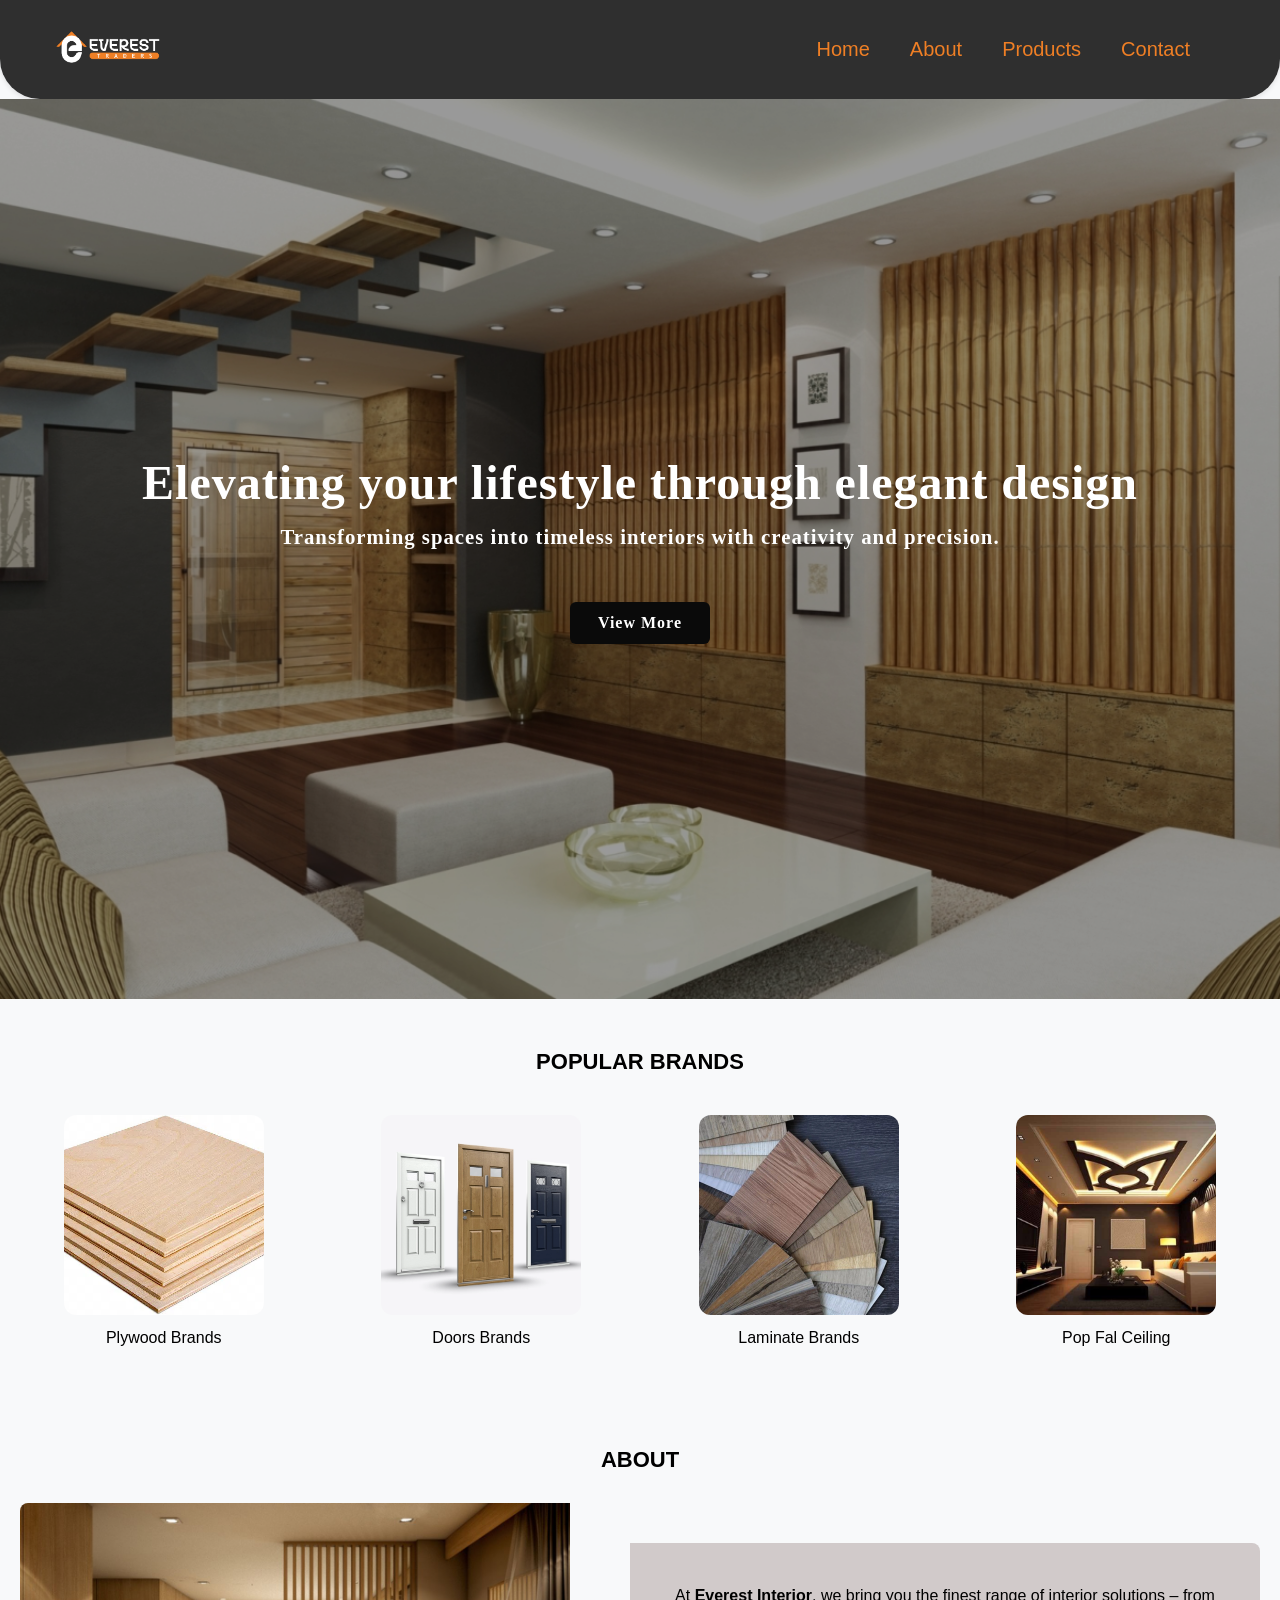
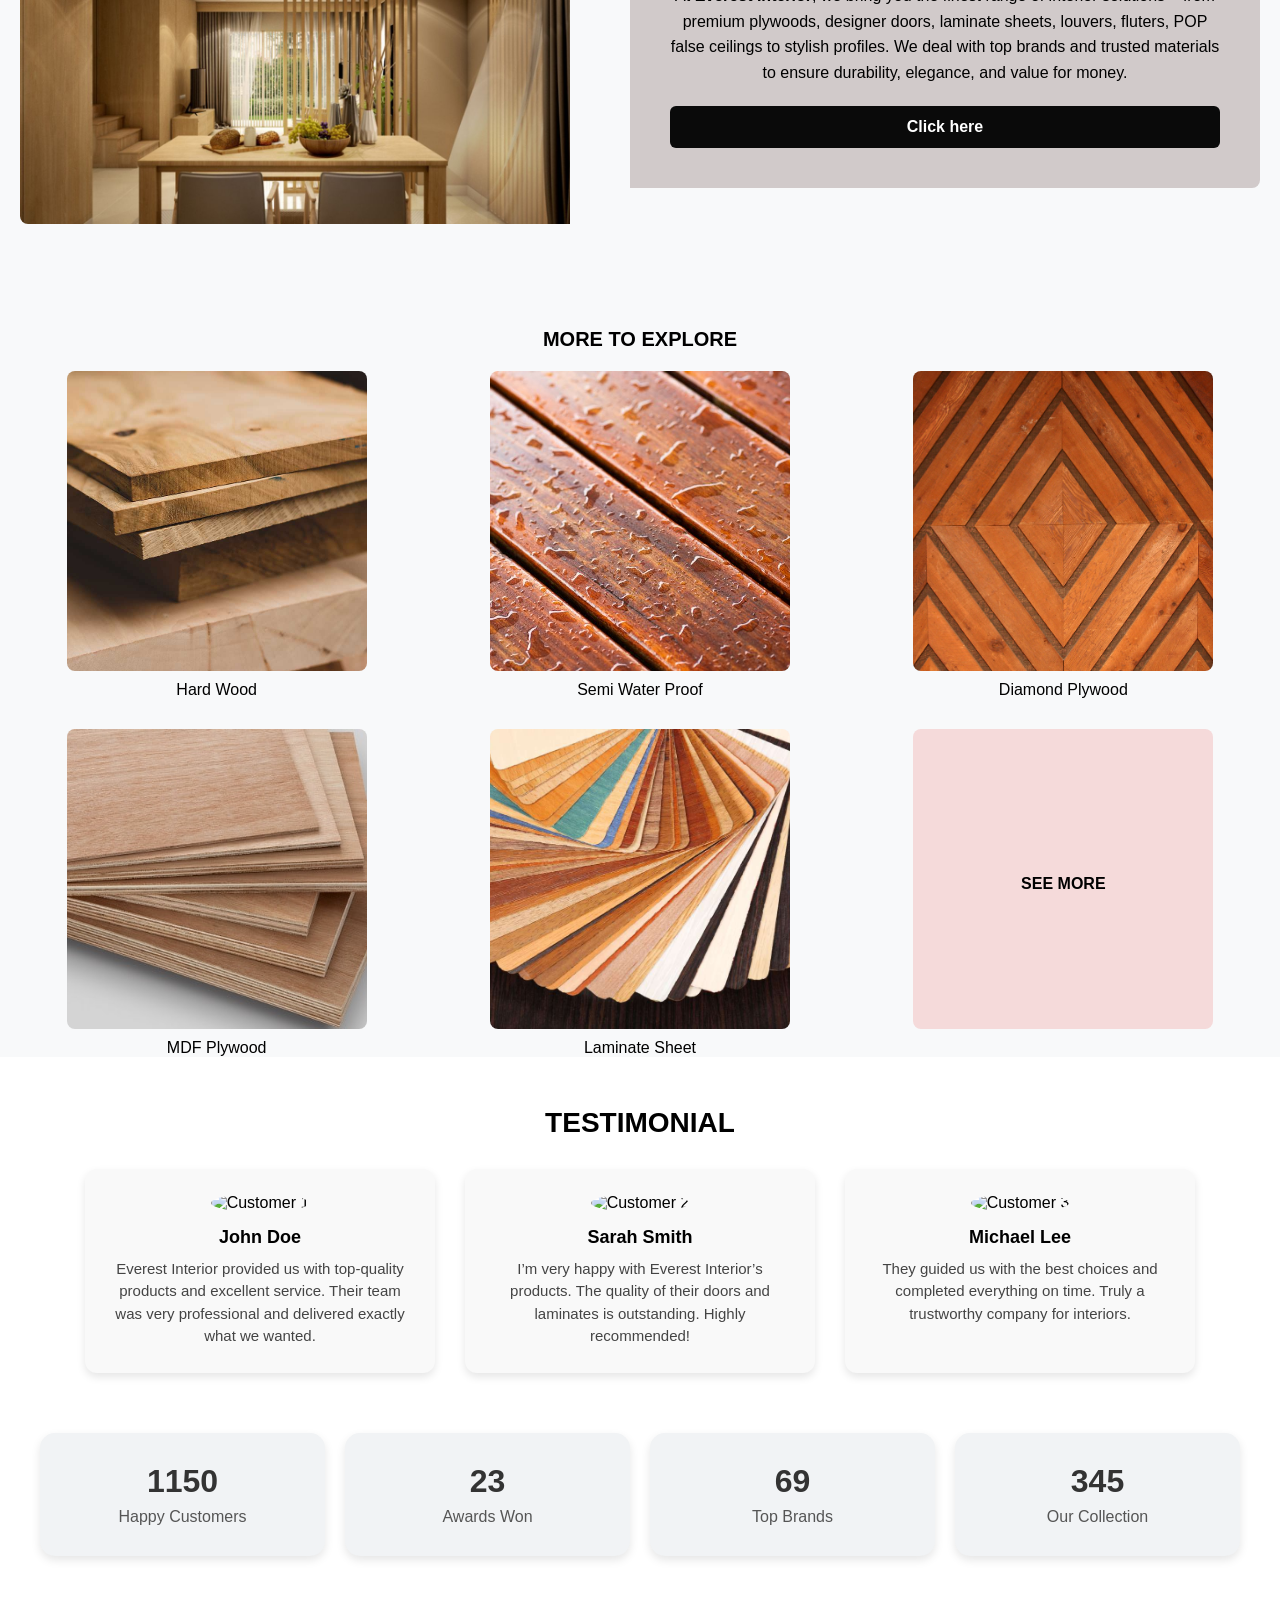
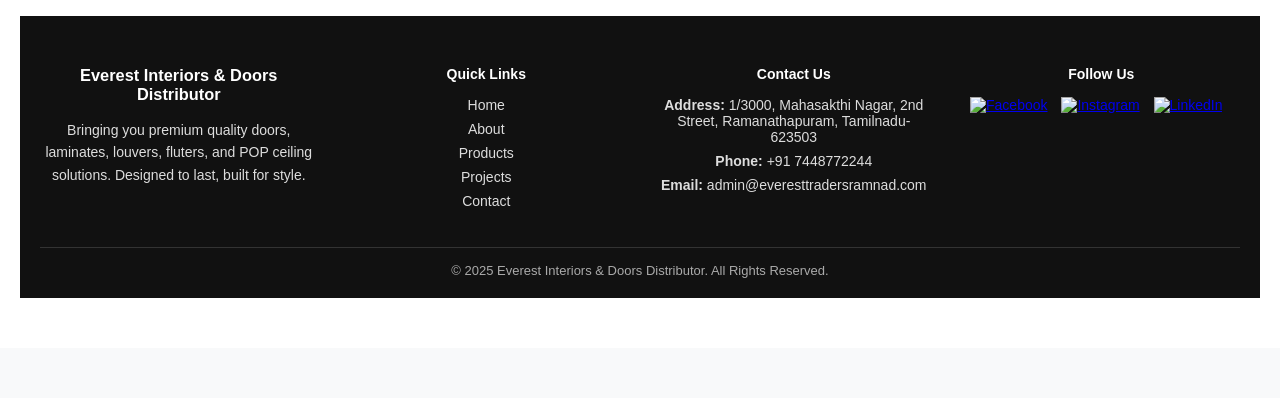
==== commit 7d260fb1: "updated version1" ====
--- a/index.html
+++ b/index.html
@@ -26,7 +26,7 @@
   </header>
   <section class="banner">
     <div class="banner-text">
-      <h1> Elevating your lifestyle through elegant design</h1>
+      <h1> Elevating your lifestyle through elegant design </h1>
       <p>Transforming spaces into timeless interiors with creativity and precision.</p>
     <div class="button-container">
     <a href="#" class="btn">View More</a>
